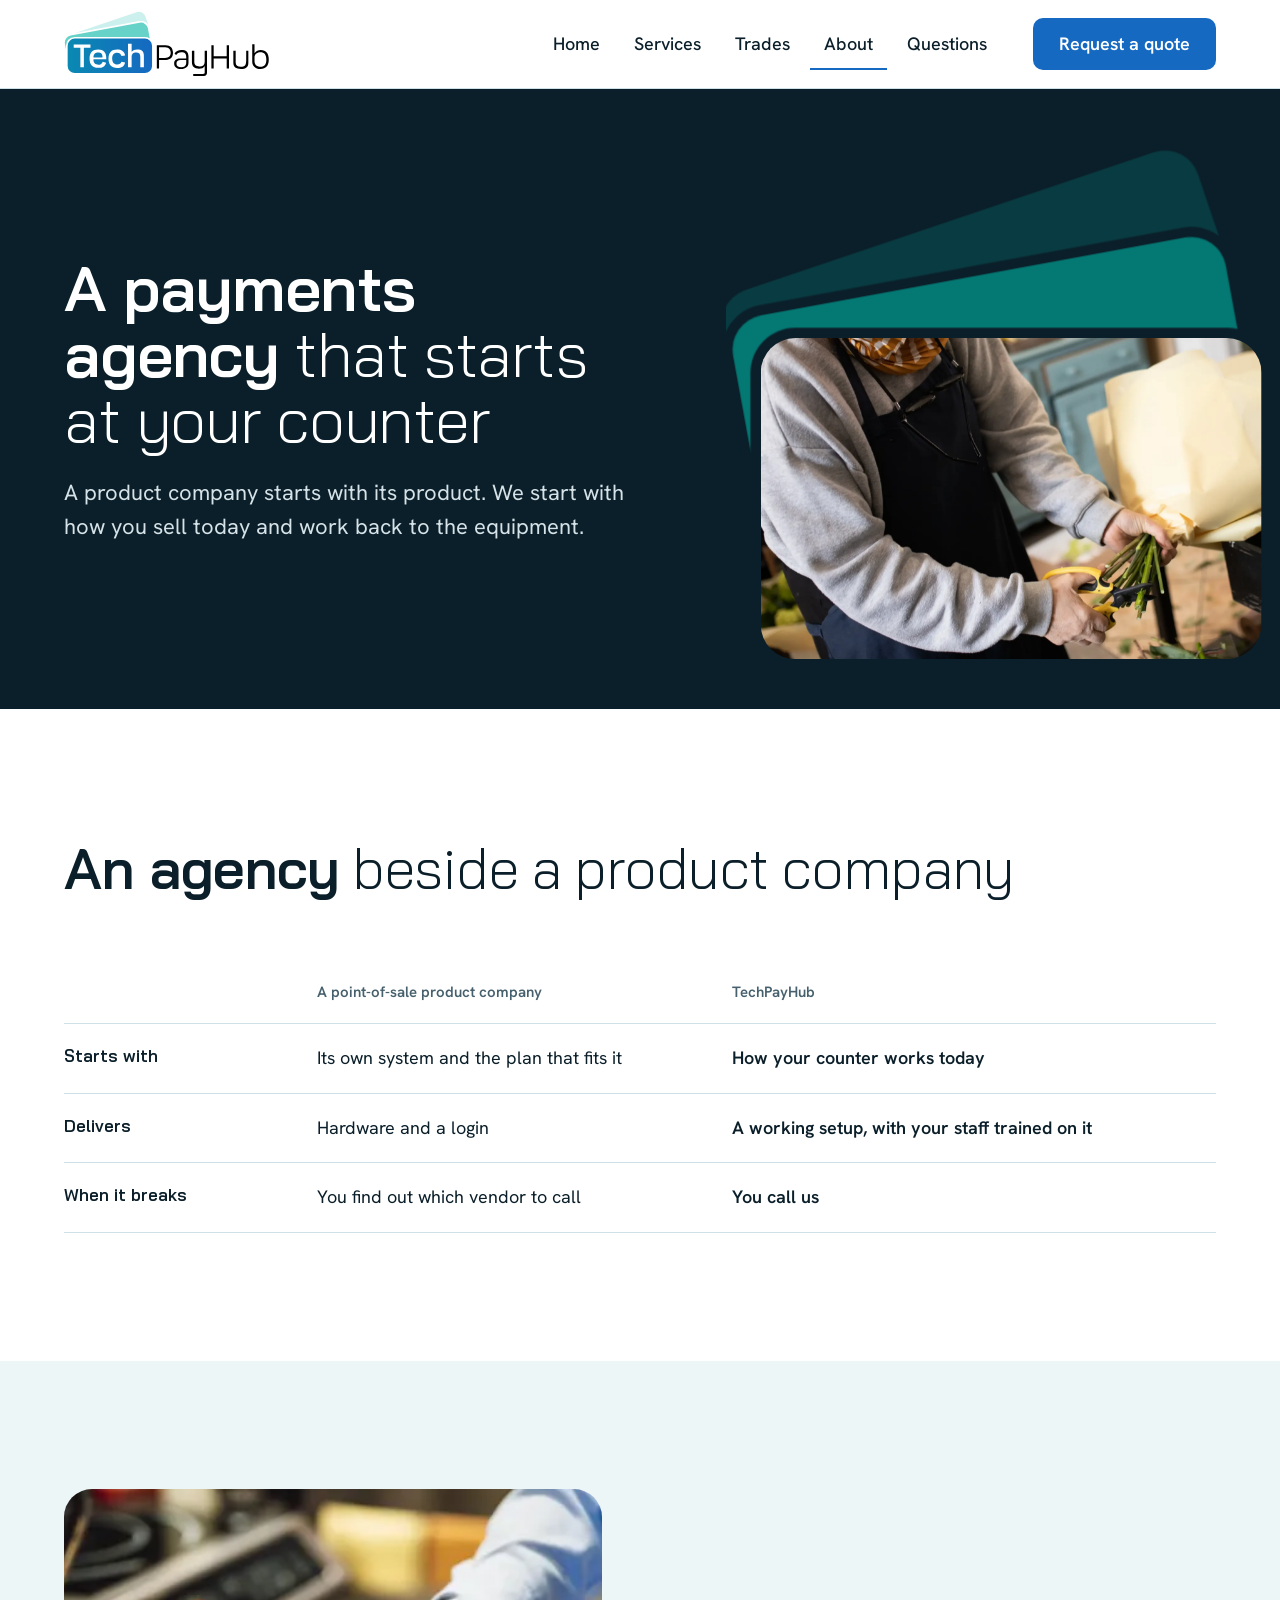
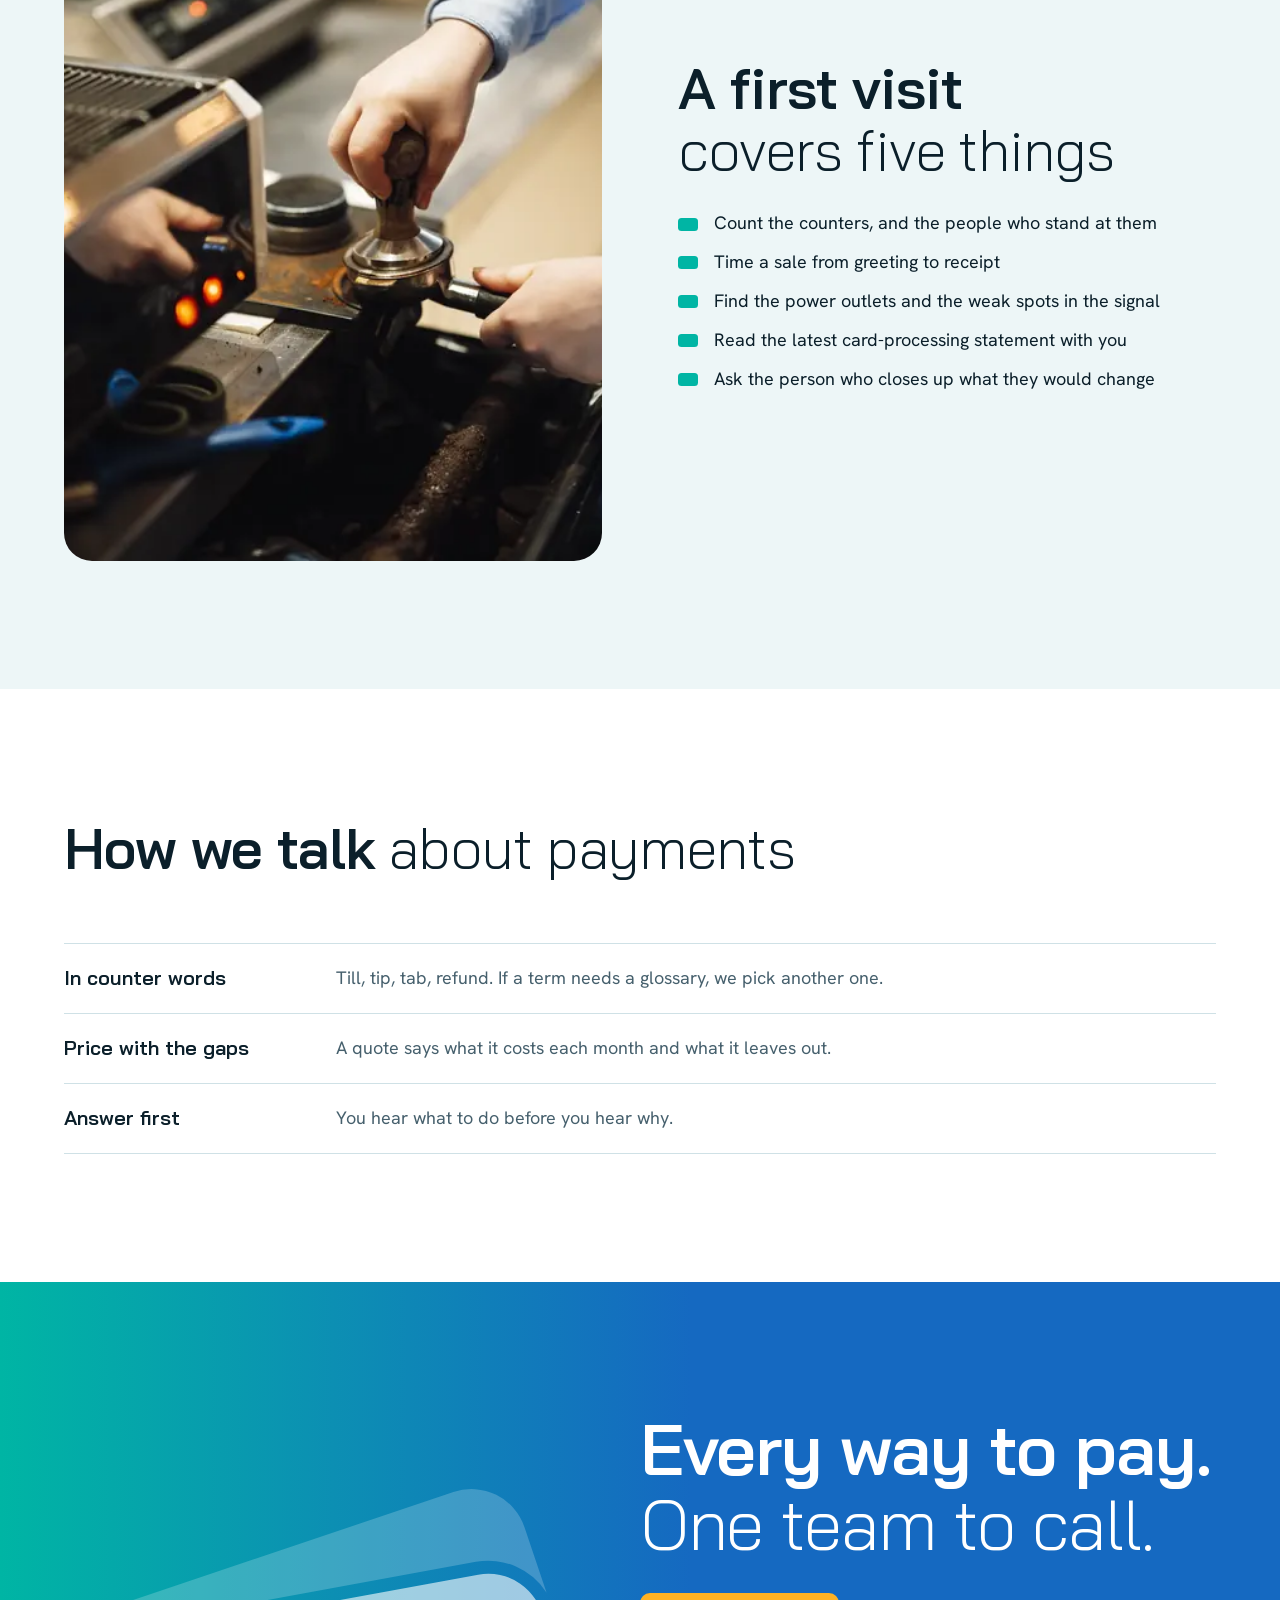
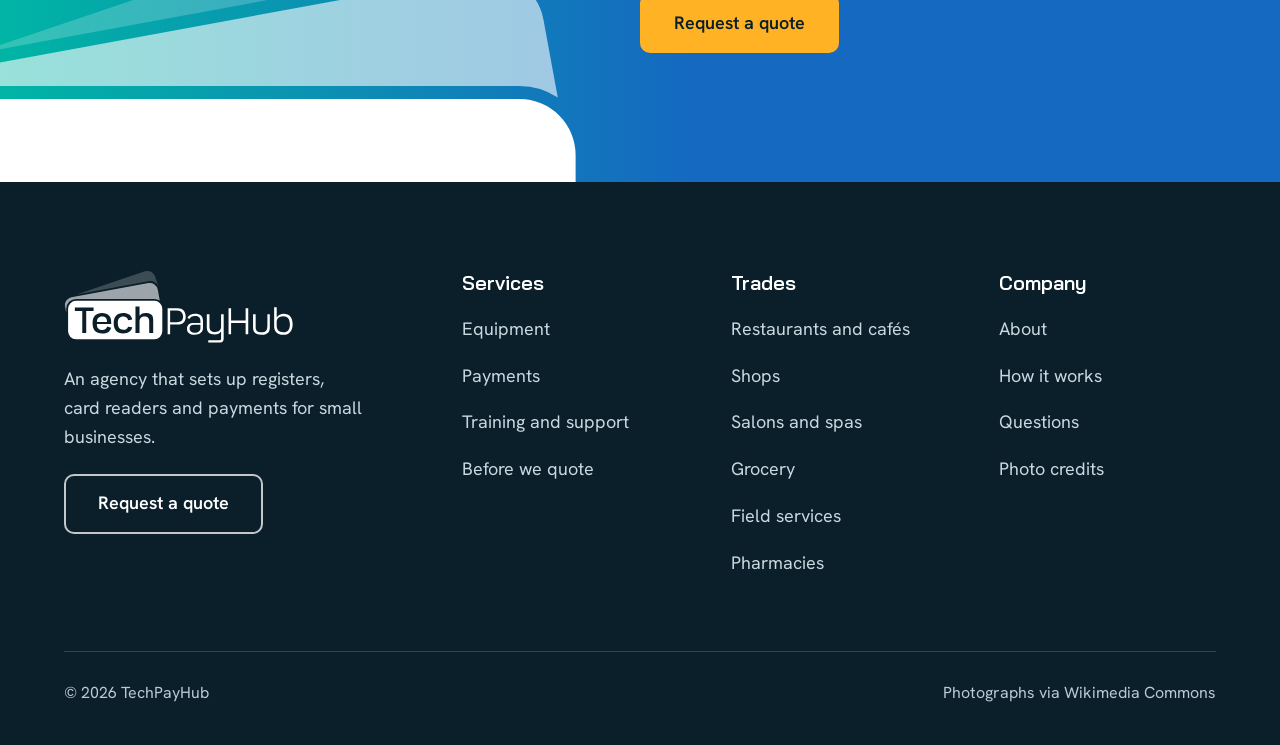
==== about.html @ ddd28783 "Add trades page with detailed descriptions for various business types" ====
<!doctype html>
<html lang="en">
<head>
<meta charset="utf-8">
<meta name="viewport" content="width=device-width, initial-scale=1, viewport-fit=cover">
<title>About TechPayHub, a payments and point-of-sale agency</title>
<meta name="description" content="TechPayHub is an agency that sets up registers and payments for small businesses and stays on call.">
<meta property="og:title" content="About TechPayHub, a payments and point-of-sale agency">
<meta property="og:description" content="TechPayHub is an agency that sets up registers and payments for small businesses and stays on call.">
<meta property="og:type" content="website">
<meta property="og:image" content="assets/share.jpg">
<meta name="twitter:card" content="summary_large_image">
<meta name="theme-color" content="#FFFFFF">
<!-- Add your domain, then switch this on: <link rel="canonical" href="https://YOUR-DOMAIN/about.html"> -->
<link rel="icon" href="assets/icon.svg" type="image/svg+xml">
<link rel="alternate icon" href="assets/favicon.ico">
<link rel="apple-touch-icon" href="assets/favicon-180.png">
<link rel="preconnect" href="https://fonts.googleapis.com">
<link rel="preconnect" href="https://fonts.gstatic.com" crossorigin>
<link rel="stylesheet" href="https://fonts.googleapis.com/css2?family=Bai+Jamjuree:wght@300;600&family=Hanken+Grotesk:wght@400;500;600&display=swap">
<link rel="stylesheet" href="assets/site.css">
</head>
<body>
<a class="skip" href="#main">Skip to content</a>
<svg width="0" height="0" style="position:absolute" aria-hidden="true"><defs><linearGradient id="tph-card" x1="0" y1="0" x2="1" y2="0"><stop offset="0" stop-color="#0A89B2"/><stop offset="1" stop-color="#1569C1"/></linearGradient><symbol id="logo" viewBox="0 0 992 317"><g transform="translate(4 4)"><path fill="#00B5A4" fill-opacity=".2" d="M49.93 101.41L345.03 1.81A34.39 34.39 0 0 1 388.61 23.39L402.18 63.6A42.39 42.39 0 0 0 358.77 44.69L49.93 101.41Z"/><path fill="#00B5A4" fill-opacity=".6" d="M28.17 113.54L360.22 52.56A34.39 34.39 0 0 1 400.25 80.17L409.03 127.97A42.39 42.39 0 0 0 385.58 120.89L47.98 120.89A42.39 42.39 0 0 0 5.59 163.28L5.59 180.95L0.57 153.57A34.39 34.39 0 0 1 28.17 113.54Z"/><path fill="url(#tph-card)" d="M47.98 128.89L385.58 128.89A34.39 34.39 0 0 1 419.97 163.28L419.97 260.51A34.39 34.39 0 0 1 385.58 294.9L47.98 294.9A34.39 34.39 0 0 1 13.59 260.51L13.59 163.28A34.39 34.39 0 0 1 47.98 128.89Z"/><path fill="#fff" fill-rule="evenodd" d="M42.75 157.27H123.46V172.77H91.72V267.29H74.72V172.77H42.75ZM199.52 228.77H138.02C135.96 245.72 147.5 254.84 161.88 254.84C171.12 254.84 180.17 250.02 182.28 239.88L199 244.63C193.89 262.11 182.88 269.87 160.67 269.87C133.64 269.87 119.2 254.54 119.2 225.71C119.2 195.72 133.64 181.09 160.53 181.09C187.12 181.09 199.52 196.01 199.52 220.88ZM138.02 220.26H181.37C182.88 202.67 172.9 196.43 160 196.43C149.32 196.43 136.99 202.67 138.02 220.26ZM290.46 209.99C286.85 189.63 272.19 181.09 251.83 181.09C223.7 181.09 210.31 196.85 210.31 225.99C210.31 253.91 223.79 269.94 251.83 269.94C273.43 269.94 286.54 261.45 290.25 243.49L272.63 240.5C269.08 249.43 264.25 253.76 252.04 253.76C236.05 253.76 227.99 242.92 227.99 224.82C227.99 206.94 236.05 196.88 251.95 196.88C262.28 196.88 270.17 202.53 272.84 212.75ZM304.23 153.29H321.71V192.83C329.51 184.22 336.6 181.17 347.83 181.17C371.5 181.17 380.71 189.87 380.71 211.25V267.46H363.48V218.43C363.48 203.06 358.01 196.42 343.26 196.42C329.87 196.42 321.71 202.92 321.71 219.46V267.46H304.23Z"/><path fill="#000000" fill-rule="evenodd" d="M442.98 160.76H485.87C508.61 160.76 520.91 174.28 520.91 197.5C520.91 218.74 508.61 231.51 487.73 231.51H453.72V273.01H442.98ZM453.72 170.5V221.76H482.38C502.15 221.76 509.81 212.57 509.81 196C509.81 184.64 502.15 170.5 483.84 170.5ZM528.26 202.33C533.6 189.91 547.36 184.27 561.08 184.27C584.56 184.27 595.48 193.54 595.48 215.61V246.68C595.48 264.18 581.61 275.6 559.52 275.6C539.47 275.6 526.44 267.12 526.44 249.28C526.44 232.36 538.04 224.75 555.19 224.75H584.52V217.57C584.52 200.71 576.43 194.78 562.31 194.78C546.5 194.78 543.42 198.97 536.25 207.72ZM584.52 232.27H558.82C542.81 232.27 537.81 237.88 537.81 249.8C537.81 259.76 544.93 267.12 560.15 267.12C575.13 267.12 584.52 258.13 584.52 247.28ZM611.97 187.05H623.47V239.77C623.47 256.08 630.79 263.36 649.03 263.36C663.83 263.36 673.47 256.08 673.47 240.11V187.05H684.72V291.55C684.72 303.8 679.52 308.77 669.64 308.77H618.25V298.78H665.35C672.03 298.78 673.47 294.68 673.47 294.22V260.71C667.64 270.63 659.54 273.76 646.13 273.76C623.95 273.76 611.97 263.72 611.97 242.8ZM705.73 160.79H716.72V213.52H779.47V160.79H790.71V273.01H779.47V224.27H716.72V273.01H705.73ZM811.48 187.04H822.72V243.9C822.72 258.7 832.74 264.97 846.62 264.97C867.3 264.97 873.36 258.7 873.36 231.07V187.04H883.72V246.08C883.72 265.7 870.95 275.54 848.42 275.54C823.37 275.54 811.48 265.7 811.48 245.6ZM902.46 156.55H913.47V199.4C921.39 189.4 930.88 184.29 943.52 184.29C969.1 184.29 982.13 201.08 982.13 229.94C982.13 259.49 968.23 275.61 942.43 275.61C915.74 275.61 902.46 259.11 902.46 240.37ZM913.47 236.73C913.47 252.67 921.98 264.71 943 264.71C960.99 264.71 970.42 252.67 970.42 230.79C970.42 207.28 960.99 195.21 941.81 195.21C923.05 195.21 913.47 207.28 913.47 219Z"/></g></symbol><symbol id="logo-w" viewBox="0 0 992 317"><g transform="translate(4 4)"><path fill="#fff" fill-opacity="0.2" d="M49.93 101.41L345.03 1.81A34.39 34.39 0 0 1 388.61 23.39L402.18 63.6A42.39 42.39 0 0 0 358.77 44.69L49.93 101.41Z"/><path fill="#fff" fill-opacity="0.6" d="M28.17 113.54L360.22 52.56A34.39 34.39 0 0 1 400.25 80.17L409.03 127.97A42.39 42.39 0 0 0 385.58 120.89L47.98 120.89A42.39 42.39 0 0 0 5.59 163.28L5.59 180.95L0.57 153.57A34.39 34.39 0 0 1 28.17 113.54Z"/><path fill="#fff" fill-rule="evenodd" d="M47.98 128.89L385.58 128.89A34.39 34.39 0 0 1 419.97 163.28L419.97 260.51A34.39 34.39 0 0 1 385.58 294.9L47.98 294.9A34.39 34.39 0 0 1 13.59 260.51L13.59 163.28A34.39 34.39 0 0 1 47.98 128.89ZM42.75 157.27H123.46V172.77H91.72V267.29H74.72V172.77H42.75ZM199.52 228.77H138.02C135.96 245.72 147.5 254.84 161.88 254.84C171.12 254.84 180.17 250.02 182.28 239.88L199 244.63C193.89 262.11 182.88 269.87 160.67 269.87C133.64 269.87 119.2 254.54 119.2 225.71C119.2 195.72 133.64 181.09 160.53 181.09C187.12 181.09 199.52 196.01 199.52 220.88ZM138.02 220.26H181.37C182.88 202.67 172.9 196.43 160 196.43C149.32 196.43 136.99 202.67 138.02 220.26ZM290.46 209.99C286.85 189.63 272.19 181.09 251.83 181.09C223.7 181.09 210.31 196.85 210.31 225.99C210.31 253.91 223.79 269.94 251.83 269.94C273.43 269.94 286.54 261.45 290.25 243.49L272.63 240.5C269.08 249.43 264.25 253.76 252.04 253.76C236.05 253.76 227.99 242.92 227.99 224.82C227.99 206.94 236.05 196.88 251.95 196.88C262.28 196.88 270.17 202.53 272.84 212.75ZM304.23 153.29H321.71V192.83C329.51 184.22 336.6 181.17 347.83 181.17C371.5 181.17 380.71 189.87 380.71 211.25V267.46H363.48V218.43C363.48 203.06 358.01 196.42 343.26 196.42C329.87 196.42 321.71 202.92 321.71 219.46V267.46H304.23Z"/><path fill="#fff" fill-rule="evenodd" d="M442.98 160.76H485.87C508.61 160.76 520.91 174.28 520.91 197.5C520.91 218.74 508.61 231.51 487.73 231.51H453.72V273.01H442.98ZM453.72 170.5V221.76H482.38C502.15 221.76 509.81 212.57 509.81 196C509.81 184.64 502.15 170.5 483.84 170.5ZM528.26 202.33C533.6 189.91 547.36 184.27 561.08 184.27C584.56 184.27 595.48 193.54 595.48 215.61V246.68C595.48 264.18 581.61 275.6 559.52 275.6C539.47 275.6 526.44 267.12 526.44 249.28C526.44 232.36 538.04 224.75 555.19 224.75H584.52V217.57C584.52 200.71 576.43 194.78 562.31 194.78C546.5 194.78 543.42 198.97 536.25 207.72ZM584.52 232.27H558.82C542.81 232.27 537.81 237.88 537.81 249.8C537.81 259.76 544.93 267.12 560.15 267.12C575.13 267.12 584.52 258.13 584.52 247.28ZM611.97 187.05H623.47V239.77C623.47 256.08 630.79 263.36 649.03 263.36C663.83 263.36 673.47 256.08 673.47 240.11V187.05H684.72V291.55C684.72 303.8 679.52 308.77 669.64 308.77H618.25V298.78H665.35C672.03 298.78 673.47 294.68 673.47 294.22V260.71C667.64 270.63 659.54 273.76 646.13 273.76C623.95 273.76 611.97 263.72 611.97 242.8ZM705.73 160.79H716.72V213.52H779.47V160.79H790.71V273.01H779.47V224.27H716.72V273.01H705.73ZM811.48 187.04H822.72V243.9C822.72 258.7 832.74 264.97 846.62 264.97C867.3 264.97 873.36 258.7 873.36 231.07V187.04H883.72V246.08C883.72 265.7 870.95 275.54 848.42 275.54C823.37 275.54 811.48 265.7 811.48 245.6ZM902.46 156.55H913.47V199.4C921.39 189.4 930.88 184.29 943.52 184.29C969.1 184.29 982.13 201.08 982.13 229.94C982.13 259.49 968.23 275.61 942.43 275.61C915.74 275.61 902.46 259.11 902.46 240.37ZM913.47 236.73C913.47 252.67 921.98 264.71 943 264.71C960.99 264.71 970.42 252.67 970.42 230.79C970.42 207.28 960.99 195.21 941.81 195.21C923.05 195.21 913.47 207.28 913.47 219Z"/></g></symbol><symbol id="stk-w" viewBox="0 0 424 296"><path fill="#fff" fill-opacity=".2" d="M49.93 101.41L345.03 1.81A34.39 34.39 0 0 1 388.61 23.39L402.18 63.6A42.39 42.39 0 0 0 358.77 44.69L49.93 101.41Z"/><path fill="#fff" fill-opacity=".6" d="M28.17 113.54L360.22 52.56A34.39 34.39 0 0 1 400.25 80.17L409.03 127.97A42.39 42.39 0 0 0 385.58 120.89L47.98 120.89A42.39 42.39 0 0 0 5.59 163.28L5.59 180.95L0.57 153.57A34.39 34.39 0 0 1 28.17 113.54Z"/><path fill="#fff" d="M47.98 128.89L385.58 128.89A34.39 34.39 0 0 1 419.97 163.28L419.97 260.51A34.39 34.39 0 0 1 385.58 294.9L47.98 294.9A34.39 34.39 0 0 1 13.59 260.51L13.59 163.28A34.39 34.39 0 0 1 47.98 128.89Z"/></symbol><symbol id="stk-c" viewBox="0 0 424 296"><path fill="#00B5A4" fill-opacity=".2" d="M49.93 101.41L345.03 1.81A34.39 34.39 0 0 1 388.61 23.39L402.18 63.6A42.39 42.39 0 0 0 358.77 44.69L49.93 101.41Z"/><path fill="#00B5A4" fill-opacity=".6" d="M28.17 113.54L360.22 52.56A34.39 34.39 0 0 1 400.25 80.17L409.03 127.97A42.39 42.39 0 0 0 385.58 120.89L47.98 120.89A42.39 42.39 0 0 0 5.59 163.28L5.59 180.95L0.57 153.57A34.39 34.39 0 0 1 28.17 113.54Z"/><path fill="url(#tph-card)" d="M47.98 128.89L385.58 128.89A34.39 34.39 0 0 1 419.97 163.28L419.97 260.51A34.39 34.39 0 0 1 385.58 294.9L47.98 294.9A34.39 34.39 0 0 1 13.59 260.51L13.59 163.28A34.39 34.39 0 0 1 47.98 128.89Z"/></symbol></defs></svg>
<header class="nav"><div class="wrap">
  <a class="logo" href="index.html" aria-label="TechPayHub home"><svg viewBox="0 0 992 317" role="img" aria-label="TechPayHub"><use href="#logo"/></svg></a>
  <ul id="menu"><li><a href="index.html">Home</a></li><li><a href="services.html">Services</a></li><li><a href="trades.html">Trades</a></li><li><a href="about.html" aria-current=page>About</a></li><li><a href="index.html#questions">Questions</a></li></ul>
  <a class="btn btn-blue" href="quote.html">Request a quote</a>
  <button class="burger" type="button" aria-label="Open menu" aria-expanded="false" aria-controls="menu"><i></i><i></i></button>
</div></header>
<main id="main">
<section class="open "><div class="wrap"><div class="copy"><h1><b>A payments agency</b> that starts at your counter</h1><p class="lead">A product company starts with its product. We start with how you sell today and work back to the equipment.</p></div><div class="vis"><svg class="fan " viewBox="-44 -100 854 850" role="img" aria-label="A florist in an apron wrapping a bouquet at the counter"><defs>
<clipPath id="cfb"><rect x="10" y="230" width="780" height="500" rx="54"/></clipPath>
<mask id="mbb" maskUnits="userSpaceOnUse" x="-60" y="-120" width="960" height="900"><rect x="-60" y="-120" width="960" height="900" fill="#fff"/><rect x="-406" y="-266" width="812" height="532" rx="70" fill="#000" transform="translate(386 380) rotate(-10.4)"/><rect x="-406" y="-266" width="812" height="532" rx="70" fill="#000" transform="translate(400 480) rotate(0)"/><rect x="560" y="110" width="340" height="700" fill="#000"/></mask>
<mask id="mmb" maskUnits="userSpaceOnUse" x="-60" y="-120" width="960" height="900"><rect x="-60" y="-120" width="960" height="900" fill="#fff"/><rect x="-406" y="-266" width="812" height="532" rx="70" fill="#000" transform="translate(400 480) rotate(0)"/><rect x="640" y="260" width="260" height="540" fill="#000"/></mask></defs>
<g mask="url(#mbb)"><g class="b"><rect x="-390" y="-250" width="780" height="500" rx="54" fill="#00B5A4" fill-opacity=".2" transform="translate(384 285) rotate(-18.65)"/></g></g>
<g mask="url(#mmb)"><g class="m"><rect x="-390" y="-250" width="780" height="500" rx="54" fill="#00B5A4" fill-opacity=".6" transform="translate(386 380) rotate(-10.4)"/></g></g>
<g clip-path="url(#cfb)"><image href="assets/counter-wide-1600.webp" x="10" y="220" width="780" height="520" preserveAspectRatio="xMidYMid slice"/></g></svg></div></div></section>
<section><div class="wrap"><div class="head"><h2><b>An agency</b> beside a product company</h2></div><div class="scroll" tabindex="0" role="region" aria-label="Agency and product company compared"><table><thead><tr><th scope="col"></th><th scope="col">A point-of-sale product company</th><th scope="col">TechPayHub</th></tr></thead><tbody><tr><th scope="row">Starts with</th><td>Its own system and the plan that fits it</td><td>How your counter works today</td></tr><tr><th scope="row">Delivers</th><td>Hardware and a login</td><td>A working setup, with your staff trained on it</td></tr><tr><th scope="row">When it breaks</th><td>You find out which vendor to call</td><td>You call us</td></tr></tbody></table></div></div></section>
<section class="mist"><div class="wrap"><div class="two"><figure class="photo tall"><img src="assets/barista-800.webp" srcset="assets/barista-800.webp 800w, assets/barista-1400.webp 1400w" sizes="(max-width: 860px) 100vw, 620px" width="1400" height="933" alt="A barista pressing coffee at a café counter" loading=lazy></figure><div><div class="head" style="margin-bottom:28px"><h2><b>A first visit</b> covers five things</h2></div><ul class="ticks"><li>Count the counters, and the people who stand at them</li><li>Time a sale from greeting to receipt</li><li>Find the power outlets and the weak spots in the signal</li><li>Read the latest card-processing statement with you</li><li>Ask the person who closes up what they would change</li></ul></div></div></div></section>
<section><div class="wrap"><div class="head"><h2><b>How we talk</b> about payments</h2></div><dl class="rows"><div><dt>In counter words</dt><dd>Till, tip, tab, refund. If a term needs a glossary, we pick another one.</dd></div><div><dt>Price with the gaps</dt><dd>A quote says what it costs each month and what it leaves out.</dd></div><div><dt>Answer first</dt><dd>You hear what to do before you hear why.</dd></div></dl></div></section>
<section class="close"><div class="wrap"><svg class="corner" viewBox="0 0 424 296" aria-hidden="true"><use href="#stk-w"/></svg><div class="copy"><h2><b>Every way to pay.</b> One team to call.</h2><a class="btn btn-go" href="quote.html">Request a quote</a></div></div></section>
</main>
<footer><div class="wrap">
  <div class="cols">
    <div class="who"><a class="logo" href="index.html" aria-label="TechPayHub home"><svg viewBox="0 0 992 317" role="img" aria-label="TechPayHub"><use href="#logo-w"/></svg></a><p>An agency that sets up registers, card readers and payments for small businesses.</p><a class="btn btn-line" href="quote.html">Request a quote</a></div>
    <div><h2>Services</h2><ul><li><a href="services.html#tech">Equipment</a></li><li><a href="services.html#pay">Payments</a></li><li><a href="services.html#hub">Training and support</a></li><li><a href="services.html#checks">Before we quote</a></li></ul></div>
    <div><h2>Trades</h2><ul><li><a href="trades.html#restaurant">Restaurants and cafés</a></li><li><a href="trades.html#retail">Shops</a></li><li><a href="trades.html#salon">Salons and spas</a></li><li><a href="trades.html#grocery">Grocery</a></li><li><a href="trades.html#field">Field services</a></li><li><a href="trades.html#pharmacy">Pharmacies</a></li></ul></div>
    <div><h2>Company</h2><ul><li><a href="about.html">About</a></li><li><a href="index.html#steps">How it works</a></li><li><a href="index.html#questions">Questions</a></li><li><a href="credits.html">Photo credits</a></li></ul></div>
  </div>
  <div class="legal"><span>© 2026 TechPayHub</span><span>Photographs via Wikimedia Commons</span></div>
</div></footer>
<script src="assets/site.js" defer></script>
</body>
</html>
---- assets/site.css ----
/* TechPayHub site. Brand tokens first; everything below uses them. */
:root{
  --teal:#00B5A4; --mid:#0C8FB3; --blue:#1569C1; --ink:#0B1F2A; --slate:#46606D; --mist:#EDF6F7; --line:#CFE1E6;
  --paper:#FFFFFF; --amber:#FFB224; --teal-60:#66D3C8; --teal-20:#CCF0ED;
  --card:linear-gradient(90deg,#0A89B2,var(--blue));
  /* blue arrives early so white text on the right half stays above 4.5:1 */
  --grad:linear-gradient(90deg,var(--teal) 0,var(--mid) 26%,var(--blue) 54%);
  --grad-v:linear-gradient(180deg,var(--teal) 0,var(--mid) 26%,var(--blue) 48%);
  --display:"Bai Jamjuree","Segoe UI",system-ui,sans-serif; --text:"Hanken Grotesk","Segoe UI",system-ui,sans-serif;
  --nav:88px; --gut:clamp(20px,5vw,72px); --sec:clamp(80px,10vw,148px); --r:20px; --r-sm:10px;
  --ease:cubic-bezier(.2,.7,.2,1);
}
*{box-sizing:border-box}
html{scroll-behavior:smooth;scroll-padding-top:var(--nav);-webkit-text-size-adjust:100%}
body{margin:0;background:var(--paper);color:var(--ink);font:400 1.125rem/1.6 var(--text);-webkit-font-smoothing:antialiased}
h1,h2,h3,p,ul,ol,dl,dd,figure,fieldset{margin:0;padding:0}
ul,ol{list-style:none} img,svg{display:block;max-width:100%} img{height:auto}
a{color:inherit} button,input,select,textarea{font:inherit;color:inherit}
:focus-visible{outline:3px solid var(--blue);outline-offset:3px;border-radius:6px}
.on-dark :focus-visible,.hero :focus-visible,.close :focus-visible,footer :focus-visible{outline-color:#fff}
.wrap{width:100%;max-width:calc(1320px + var(--gut)*2);margin-inline:auto;padding-left:max(var(--gut),env(safe-area-inset-left,0px));padding-right:max(var(--gut),env(safe-area-inset-right,0px))}
.skip{position:fixed;left:16px;top:-80px;z-index:30;background:var(--ink);color:#fff;padding:12px 18px;border-radius:var(--r-sm)}
.skip:focus{top:14px}

h1,h2{font-family:var(--display);font-weight:300;letter-spacing:-.018em;text-wrap:balance}
h1 b,h2 b{font-weight:600}
h1{font-size:clamp(2.6rem,1.4rem + 4.4vw,5.25rem);line-height:1.04}
h2{font-size:clamp(2.1rem,1.3rem + 2.8vw,3.6rem);line-height:1.1;max-width:18em}
h3{font:600 1.45rem/1.25 var(--display)}
.lead{font-size:clamp(1.125rem,1.02rem + .5vw,1.375rem);line-height:1.55;max-width:56ch;text-wrap:pretty}
.muted{color:var(--slate)}
.head{display:grid;gap:18px;margin-bottom:clamp(36px,5vw,64px)}
.head .lead{color:var(--slate)}
section{padding-block:var(--sec)}
.mist{background:var(--mist)} .ink{background:var(--ink);color:#fff}

/* buttons: one shape, amber once per screen */
.btn{display:inline-flex;align-items:center;justify-content:center;min-height:60px;padding:0 32px;border-radius:var(--r-sm);border:2px solid transparent;font-weight:600;font-size:1.125rem;text-decoration:none;cursor:pointer;transition:background-color .18s var(--ease),border-color .18s var(--ease),transform .12s var(--ease);white-space:nowrap}
.btn:active{transform:translateY(1px) scale(.985)}
.btn-go{background:var(--amber);color:var(--ink)} .btn-go:hover{background:#FFC55A}
.btn-blue{background:var(--blue);color:#fff} .btn-blue:hover{background:#0F57A4}
.btn-line{border-color:rgba(255,255,255,.75);color:#fff} .btn-line:hover{background:rgba(255,255,255,.14);border-color:#fff}
.btns{display:flex;flex-wrap:wrap;gap:14px}
.link{font-weight:600;color:var(--blue);text-decoration:none;background:linear-gradient(currentColor,currentColor) 0 100%/100% 2px no-repeat;padding-bottom:3px;transition:background-size .25s var(--ease)}
.link:hover{background-size:0 2px;background-position:100% 100%}
.tap{display:inline-block;padding-block:10px}

/* header */
.nav{position:sticky;top:0;z-index:20;background:var(--paper);border-bottom:1px solid var(--line)}
.nav .wrap{display:flex;align-items:center;gap:32px;height:var(--nav)}
.nav .logo{flex:none} .nav .logo svg{width:206px;height:auto}
.nav ul{display:flex;gap:6px;margin-left:auto}
.nav li a{display:block;padding:12px 14px;text-decoration:none;font-weight:500;border-radius:8px;transition:color .18s}
.nav li a:hover{color:var(--blue)}
.nav [aria-current]{box-shadow:inset 0 -2px 0 var(--blue);border-radius:0}
.nav .btn{min-height:52px;padding:0 24px}
.burger{display:none;width:46px;height:46px;border:2px solid var(--line);border-radius:var(--r-sm);background:none;cursor:pointer;position:relative}
.burger i{position:absolute;left:11px;right:11px;height:2px;background:var(--ink);transition:transform .2s var(--ease)} .burger i:nth-child(1){top:16px}.burger i:nth-child(2){top:24px}
.burger[aria-expanded=true] i:nth-child(1){transform:translateY(4px) rotate(45deg)}.burger[aria-expanded=true] i:nth-child(2){transform:translateY(-4px) rotate(-45deg)}
@media (max-width:1060px){
  .nav .wrap{gap:12px} .nav .logo svg{width:148px} .burger{display:block;margin-left:auto} .nav .btn{margin-left:auto} .nav .btn+.burger{margin-left:0}
  .nav ul{position:fixed;inset:calc(var(--nav) + 1px) 0 0;background:var(--paper);flex-direction:column;gap:0;padding:12px var(--gut);margin:0;visibility:hidden;opacity:0;transition:opacity .18s,visibility .18s;overflow:auto}
  .nav ul.open{visibility:visible;opacity:1}
  .nav li a{font:300 1.75rem/1.2 var(--display);padding:18px 0;border-bottom:1px solid var(--line);border-radius:0;box-shadow:none!important}
}
@media (max-width:350px){.nav .wrap{gap:8px}.nav .btn{padding:0 10px!important}.nav .logo svg{width:108px!important}}
@media (max-width:400px){.nav .btn{padding:0 14px;font-size:.9375rem}.nav .logo svg{width:128px}}

/* hero */
.hero{position:relative;overflow:hidden;padding:0;background:var(--ink);color:#fff}
.bg{position:absolute;inset:0} .bg img{width:100%;height:100%;object-fit:cover}
.hero .bg img{object-position:62% 40%}
.hero .bg::after{content:"";position:absolute;inset:0;background:linear-gradient(90deg,rgba(11,31,42,.94) 0,rgba(11,31,42,.91) 50%,rgba(11,36,50,.6) 66%,rgba(11,50,74,.14) 100%)}
.hero .wrap{position:relative;display:grid;grid-template-columns:minmax(0,1.28fr) minmax(0,.72fr);min-height:clamp(640px,calc(100svh - var(--nav)),980px);align-items:center;gap:24px}
.hero .copy{display:grid;gap:30px;justify-items:start;padding-block:72px;min-width:0} .hero .lead{max-width:36em}
.hero .dev{align-self:stretch;position:relative} .hero .rig{position:absolute;left:50%;top:5.5%;height:118%;aspect-ratio:1282/2230;transform:translateX(-50%)}
.hero .float{position:absolute;inset:0} .hero .float img{position:absolute;inset:0;width:100%;height:100%;max-width:none} .hero .float .st,.hero .float .sh{inset:auto;height:auto} .hero .float .st{opacity:0}
.still{position:absolute;right:var(--gut);bottom:22px;z-index:2;min-height:44px;padding:0 18px;border-radius:999px;border:1.5px solid rgba(255,255,255,.7);background:rgba(11,31,42,.72);color:#fff;font:600 .9375rem/1 var(--text);cursor:pointer} .still:hover{background:var(--ink)}
@media (prefers-reduced-motion:no-preference){.hero .copy>*{animation:up .6s var(--ease) both}.hero .copy>:nth-child(2){animation-delay:.07s}.hero .copy>:nth-child(3){animation-delay:.14s}}
@keyframes up{from{transform:translateY(20px)}} 
@media (max-width:860px){.hero .wrap{grid-template-columns:minmax(0,1fr);min-height:0;gap:0}.hero .copy{padding-block:56px 36px;gap:24px}.hero .btns{width:100%}.hero .btn{flex:1 1 240px}.hero .bg::after{background:linear-gradient(180deg,rgba(11,31,42,.95) 0,rgba(11,31,42,.86) 55%,rgba(11,44,62,.45) 100%)}.hero .dev{height:400px}.hero .rig{top:0;height:560px}.still{right:auto;left:var(--gut)}}
.strip{background:linear-gradient(90deg,#07708F,var(--blue));color:#fff} .strip ul{display:grid;grid-template-columns:repeat(4,auto);justify-content:space-between;gap:12px 32px;padding-block:30px} .strip li{display:flex;align-items:center;gap:16px;font:600 1.3rem/1.2 var(--display)} .ic{width:44px;height:44px;flex:none} .strip .ic{width:38px;height:38px}
@media (max-width:1060px){.strip ul{grid-template-columns:repeat(2,minmax(0,1fr));justify-content:stretch}} @media (max-width:520px){.strip li{flex-direction:column;align-items:flex-start;gap:10px;font-size:1.1875rem}}

/* inner page opener */
.open{background:var(--ink);color:#fff;padding:0;overflow:hidden}
.open .wrap{display:grid;grid-template-columns:minmax(0,1.1fr) minmax(0,.9fr);gap:clamp(24px,5vw,80px);align-items:center;min-height:clamp(440px,50vw,620px)}
.open .copy{display:grid;gap:24px;padding-block:72px} .open h1{font-size:clamp(2.4rem,1.5rem + 3.1vw,4.25rem)} .open .lead{color:#D5E2E7}
.open .vis{align-self:stretch;position:relative;min-height:280px} .open .vis>img{position:absolute;left:0;top:50%;width:108%;max-width:none;transform:translateY(-50%)}
.open .vis .fan{position:absolute;left:0;top:50%;width:112%;max-width:none;transform:translateY(-50%)} .open .rd>img{left:50%;top:40px;width:340px;transform:translateX(-50%)}
.open.short .wrap{min-height:clamp(340px,34vw,440px)}
@media (max-width:860px){.open .vis>img{animation-name:up!important}.open .wrap{grid-template-columns:minmax(0,1fr);gap:0}.open .copy{padding-block:56px 20px}.open .vis{min-height:0;padding-bottom:48px}.open .vis>img,.open .vis .fan{position:static;transform:none;width:100%}.open .rd{display:none}.open.short .copy{padding-bottom:56px}}

/* terminal */
.pay{display:grid;grid-template-columns:minmax(0,1.05fr) minmax(0,.95fr);gap:clamp(32px,6vw,96px);align-items:center}
.methods{display:grid;border-top:1px solid rgba(255,255,255,.2)}
.methods button{display:grid;grid-template-columns:minmax(0,1fr);text-align:left;background:none;border:0;border-bottom:1px solid rgba(255,255,255,.2);padding:20px 0;cursor:pointer;color:#fff;transition:padding .25s var(--ease)}
.methods b{font:300 1.85rem/1.25 var(--display);transition:color .18s}
.methods span{color:#C9D8DE;display:grid;grid-template-rows:0fr;transition:grid-template-rows .28s var(--ease)} .methods span i{overflow:hidden;font-style:normal;max-width:44ch}
.methods button:hover b{color:var(--teal)}
.methods [aria-selected=true] b{font-weight:600;color:var(--teal)} .methods [aria-selected=true] span{grid-template-rows:1fr}
.methods [aria-selected=true] span i{padding-top:6px}
.scr{position:relative;aspect-ratio:1050/1510;width:min(540px,100%);margin:-40px auto}
.scr>div{position:absolute;inset:0;z-index:1;opacity:0;visibility:hidden;transition:opacity 0s .4s,visibility 0s .4s} .scr>.on{z-index:2;opacity:1;visibility:visible;transition:opacity .38s var(--ease)}
.scr .cd{position:absolute;inset:0;z-index:3;transition:transform .75s var(--ease),opacity .3s} .scr .cd.chip{z-index:0}
.scr:not([data-mode=chip]) .cd.chip{transform:translate(-1.74%,23.30%);opacity:0} .scr:not([data-mode=tap]) .cd.tap,.scr.armed .cd.tap{transform:translate(38%,-5%) rotate(9deg);opacity:0}
.scr img{width:100%;height:100%;object-fit:contain}
@media (max-width:860px){.pay{display:flex;flex-direction:column;align-items:stretch;gap:28px}.pay>.say{display:contents}.pay .head{margin:0!important}.pay .scr{order:1;width:min(360px,96%);margin:-10px auto -30px}.pay .methods{order:2}}

/* three cards */
.tri{display:grid;grid-template-columns:repeat(3,minmax(0,1fr));gap:20px}
.tri>*{border-radius:28px;padding:clamp(26px,3vw,40px);display:flex;flex-direction:column;gap:18px;min-height:clamp(380px,36vw,470px);text-decoration:none;transition:transform .25s var(--ease)}
.tri>*:hover{transform:translateY(-3px)}
.tri .t{background:var(--card);color:#fff}.tri .p{background:var(--teal-60)}.tri .h{background:var(--teal-20)}
.tri h3{font-size:clamp(2rem,1.4rem + 1.6vw,2.75rem);line-height:1.05}
.tri ul{margin-top:auto;display:grid} .tri li{padding:10px 0;border-top:1px solid color-mix(in srgb,currentColor 26%,transparent);font-weight:500}
@media (max-width:860px){.tri{grid-template-columns:minmax(0,1fr)}.tri>*{min-height:0}}

/* slips */
.slips{display:grid;grid-template-columns:repeat(3,minmax(0,1fr));gap:clamp(36px,4vw,56px) clamp(20px,3vw,40px)}
.slips a{display:grid;grid-template-rows:auto 1fr;gap:20px;align-content:start;text-decoration:none}
.slot{background:color-mix(in srgb,var(--teal) 14%,#fff);border-radius:var(--r);padding:26px 24px 0;height:380px;align-content:start;display:grid;justify-items:center;align-items:start;overflow:hidden}
.slot::before{content:"";width:min(346px,100%);height:14px;border-radius:7px;background:var(--ink);box-shadow:inset 0 4px 0 rgba(255,255,255,.14);z-index:1;margin-bottom:-6px}
.mouth{width:min(338px,100%);padding:0 24px 40px;overflow:hidden}
.slip{width:100%;background:#fff;padding:24px 24px 34px;font:500 .9375rem/1.45 var(--text);font-variant-numeric:tabular-nums;box-shadow:0 10px 24px rgba(11,31,42,.12);transition:transform .35s var(--ease)}
.slips a:hover .slip{transform:translateY(8px)}
.slip .ti{font:600 1.25rem/1.25 var(--display)} .slip .mu{color:var(--slate)}
.slip dl{display:grid;gap:6px;margin-top:12px;padding-top:12px;border-top:1px dashed #9DB4BD} .slip dl div{display:flex;justify-content:space-between;gap:12px} .slip dt small{display:block;font-size:.8125rem;color:var(--slate)}
.slip .tot{border-top:1px solid var(--ink);padding-top:8px;margin-top:4px;font-weight:600;font-size:.9375rem}
.slips b{font:300 1.55rem/1.3 var(--display);display:block;margin-top:2px;text-wrap:balance} .slips span.n{font-weight:600}
.slips a:hover b{color:var(--blue)}
@media (max-width:980px){.slips{grid-template-columns:repeat(2,minmax(0,1fr))}} @media (max-width:620px){.slips{grid-template-columns:minmax(0,1fr)}.slot{height:370px}}

/* steps */
.two{display:grid;grid-template-columns:minmax(0,1fr) minmax(0,1fr);gap:clamp(32px,6vw,96px);align-items:center}
.two.top{align-items:start}
@media (min-width:861px){.two.ask{grid-template-columns:minmax(0,1.5fr) minmax(0,1fr)}}
@media (max-width:860px){.two{grid-template-columns:minmax(0,1fr)}}
.steps{display:grid;counter-reset:s} .steps li{counter-increment:s;display:grid;grid-template-columns:64px minmax(0,1fr);gap:4px 22px;padding-block:22px;border-top:1px solid var(--line)} .steps li:last-child{border-bottom:1px solid var(--line)}
.steps li::before{content:counter(s);grid-row:span 2;width:56px;height:40px;border-radius:9px;background:var(--card);color:#fff;display:grid;place-items:center;font:600 1.25rem/1 var(--display)}
.steps p{color:var(--slate);max-width:46ch}
.photo{border-radius:28px;overflow:hidden} .photo img{width:100%;height:100%;object-fit:cover;transition:transform .6s var(--ease)} .photo:hover img{transform:scale(1.025)}
.photo.tall{aspect-ratio:4/5} .photo.wide{aspect-ratio:21/9} @media (max-width:860px){.photo.tall{aspect-ratio:4/3}.photo.wide{aspect-ratio:3/2}}

/* rows and tables */
.rows{display:grid;border-top:1px solid var(--line)} .rows>div{display:grid;grid-template-columns:minmax(0,15rem) minmax(0,1fr);gap:4px 32px;padding-block:20px;border-bottom:1px solid var(--line)} .rows dt{font:600 1.25rem/1.35 var(--display)} .rows dd{color:var(--slate);max-width:56ch}
@media (max-width:620px){.rows>div{grid-template-columns:minmax(0,1fr)}}
.scroll{overflow-x:auto} table{border-collapse:collapse;width:100%;min-width:620px} th,td{text-align:left;vertical-align:top;padding:20px 24px 20px 0;border-bottom:1px solid var(--line)} thead th{font:600 .9375rem/1.3 var(--text);color:var(--slate)} tbody th{font:600 1.0625rem/1.4 var(--display);width:22%} td:last-child{font-weight:600}
.trade{display:grid;grid-template-columns:minmax(0,1.25fr) minmax(0,.75fr);gap:clamp(28px,5vw,80px);align-items:center;padding-block:clamp(48px,6vw,80px);border-top:1px solid var(--line);scroll-margin-top:var(--nav)}
.trade:first-of-type{border-top:0;padding-top:0} .trade .slot{height:420px;width:100%} .trade h2{font-size:clamp(1.7rem,1.2rem + 1.7vw,2.4rem)} .trade .in{display:grid;gap:18px;justify-items:start} .trade .tap{padding-block:10px} .slot.tall{height:auto;min-height:420px} .slot.tall .mouth,.slot.tall::before{width:min(400px,100%)} .slot.tall .slip{font-size:.9375rem} .slot.tall .slip dt small{font-size:.8125rem}
.ticks{display:grid;gap:10px} .ticks li{display:grid;grid-template-columns:22px minmax(0,1fr);gap:14px} .ticks li::before{content:"";width:20px;height:13px;border-radius:3.5px;background:var(--teal);margin-top:.45em}
@media (max-width:860px){.trade{grid-template-columns:minmax(0,1fr)}}

/* form */
.form{display:grid;gap:22px;grid-template-columns:repeat(2,minmax(0,1fr))} .form .full{grid-column:1/-1}
.field{display:grid;gap:8px;align-content:start} .field label{font-weight:600}
.field small{color:var(--slate);font-size:.9375rem}
.field input,.field select,.field textarea{width:100%;min-height:52px;padding:12px 16px;border:1.5px solid #8AA3AE;border-radius:var(--r-sm);background:#fff;transition:border-color .15s} .field textarea{min-height:132px;resize:vertical}
.field input:hover,.field select:hover,.field textarea:hover{border-color:var(--ink)} .field :is(input,select,textarea):focus{border-color:var(--blue);outline:3px solid color-mix(in srgb,var(--blue) 28%,transparent);outline-offset:0}
.field [aria-invalid=true]{border-color:#B3261E} .err{color:#B3261E;font-weight:500;font-size:.9375rem} .err:empty{display:none}
.status{font-weight:600} .status:empty{display:none} .status.bad{color:#B3261E} .status.good{color:#00756A}
.panel{background:var(--mist);border-radius:28px;padding:clamp(24px,3vw,40px);display:grid;gap:18px}
@media (max-width:620px){.form{grid-template-columns:minmax(0,1fr)}.form .btn{width:100%}}

/* new homepage blocks */
@media (max-width:620px){
  .slips{display:flex;gap:16px;overflow-x:auto;scroll-snap-type:x mandatory;margin-inline:calc(var(--gut)*-1);padding:4px var(--gut) 20px;scroll-padding-inline:var(--gut)}
  .slips a{flex:0 0 82%;scroll-snap-align:start}
}
.mid{justify-items:center;text-align:center} .mid .lead{max-width:44em}
.intro .fan{width:100%;height:auto}
.acc,.faq>div{display:grid;gap:12px;align-content:start}
details{background:var(--mist);border-radius:14px} .mist details{background:#fff}
summary{list-style:none;cursor:pointer;display:flex;justify-content:space-between;gap:20px;align-items:center;padding:20px 24px;font:600 1.25rem/1.3 var(--display)} summary::-webkit-details-marker{display:none}
summary::after{content:"";flex:none;width:12px;height:12px;border:solid var(--blue);border-width:0 2.5px 2.5px 0;transform:translateY(-3px) rotate(45deg);transition:transform .25s var(--ease)} [open]>summary::after{transform:translateY(3px) rotate(-135deg)} summary:hover{color:var(--blue)}
details p{padding:0 24px 24px;color:var(--slate);max-width:60ch}
.faq{display:grid;grid-template-columns:repeat(2,minmax(0,1fr));gap:12px 24px} @media (max-width:860px){.faq{grid-template-columns:minmax(0,1fr)}}
.svs{display:grid;grid-template-columns:repeat(3,minmax(0,1fr));gap:24px} .sv{background:#fff;border-radius:22px;padding:clamp(28px,3vw,44px);display:flex;flex-direction:column;gap:14px;text-decoration:none;transition:transform .25s var(--ease),box-shadow .25s var(--ease)} .sv:hover{transform:translateY(-4px);box-shadow:0 18px 40px rgba(11,31,42,.1)}
.sv .ic{width:60px;height:60px;padding:12px;border-radius:15px;background:var(--card);color:#fff;margin-bottom:12px} .sv p{color:var(--slate)} .go{margin-top:auto;padding-top:10px;font-weight:600;color:var(--blue)} .go::after{content:"";display:inline-block;width:9px;height:9px;border:solid;border-width:2px 2px 0 0;transform:rotate(45deg);margin-left:10px;transition:margin .2s var(--ease)} .sv:hover .go::after{margin-left:16px}
@media (max-width:1060px){.svs{grid-template-columns:repeat(2,minmax(0,1fr))}} @media (max-width:680px){.svs{grid-template-columns:minmax(0,1fr);gap:14px}.sv{display:grid;grid-template-columns:52px minmax(0,1fr);gap:4px 18px;padding:22px}.sv .ic{width:52px;height:52px;margin:0;grid-row:span 3}.go{padding-top:4px}}
.show{background:#fff;overflow:hidden} .scene{position:relative;width:min(1280px,100%);aspect-ratio:3026/1556;margin-inline:auto} .scene img{position:absolute;height:auto;max-width:none} .feed{position:absolute;inset:0;clip-path:polygon(0 0,100% 0,100% 34.77%,0 49.30%)}
.band{position:relative;background:var(--ink);color:#fff;overflow:hidden} .band .bg::after{content:"";position:absolute;inset:0;background:linear-gradient(90deg,rgba(11,31,42,.93) 0,rgba(11,31,42,.78) 44%,rgba(11,31,42,.18) 100%)} .band .wrap{position:relative} .band .two>div{display:grid;gap:26px;justify-items:start}
.band .bg img{object-position:50% 60%} .nums{background:rgba(11,31,42,.86);border-radius:28px;padding:clamp(28px,3.4vw,52px);display:grid;grid-template-columns:repeat(3,minmax(0,1fr));gap:24px;width:100%} @media (max-width:860px){.band .bg::after{background:linear-gradient(180deg,rgba(11,31,42,.9) 0,rgba(11,31,42,.86) 60%,rgba(11,31,42,.6) 100%)}}
.nums dt{font:600 clamp(3.6rem,2rem + 5vw,6.5rem)/1 var(--display);color:var(--teal-60)} .nums dd{font-size:1.1875rem;line-height:1.35;margin-top:10px}
.four{display:grid;grid-template-columns:repeat(4,minmax(0,1fr));gap:clamp(20px,2.4vw,36px);counter-reset:s} .four li{counter-increment:s;display:grid;gap:12px;align-content:start;border-top:3px solid var(--teal);padding-top:26px} .four li::before{content:counter(s);width:64px;height:45px;border-radius:10px;background:var(--card);color:#fff;display:grid;place-items:center;font:600 1.5rem/1 var(--display);margin-bottom:8px} .four p{color:var(--slate)}
@media (max-width:1060px){.four{grid-template-columns:repeat(2,minmax(0,1fr))}} @media (max-width:620px){.four{grid-template-columns:minmax(0,1fr)}}
.slot.doc{height:auto;padding:clamp(24px,4vw,48px) 24px 12px} .slot.doc::before{width:min(500px,100%)} .slot.doc .mouth{width:min(490px,100%)} .slip.doc{padding:34px 36px 38px;font-size:1rem} .slip.doc .ti{font-size:1.45rem} .slip.doc h4{margin:20px 0 6px;padding-top:16px;border-top:1px dashed #9DB4BD;font:600 1.0625rem/1.3 var(--display);color:var(--blue)} .slip.doc li{padding:3px 0}

/* close + footer */
.close{background:var(--grad);color:#fff;overflow:hidden;padding:0}
.close .wrap{position:relative;display:grid;grid-template-columns:minmax(0,1fr) minmax(0,1fr);min-height:500px;align-items:center}
.close .copy{grid-column:2;display:grid;gap:32px;justify-items:start;padding-block:72px} .close h2{font-size:clamp(2.5rem,1.4rem + 3.8vw,4.75rem);line-height:1.06} .close h2 b{display:block}
.close .corner{position:absolute;right:calc(50% + clamp(36px,4.5vw,72px));bottom:-190px;width:min(760px,54vw);max-width:none}
.close.ask{background:linear-gradient(90deg,#07708F,var(--blue) 60%)} .close.ask .wrap{grid-template-columns:minmax(0,.9fr) minmax(0,1.1fr);gap:clamp(32px,5vw,88px);align-items:stretch} .close.ask .copy{grid-column:1;align-content:start;padding-block:var(--sec) 0;gap:22px;position:relative} .close.ask h2{font-size:clamp(2.4rem,1.4rem + 3vw,4rem)} .close.ask .corner{right:auto;left:-150px;bottom:-130px;width:min(620px,52vw)}
.sheet{background:#fff;color:var(--ink);border-radius:28px;padding:clamp(24px,3.4vw,52px);margin-block:clamp(48px,6vw,88px);position:relative}
@media (max-width:860px){.close{background:var(--grad-v)}.close .wrap,.close.ask .wrap{grid-template-columns:minmax(0,1fr);gap:0}.close .copy{grid-column:1;padding-block:290px 64px}.close .corner{right:auto;left:-110px;top:0;bottom:auto;width:370px}.close .btn{width:100%}.close.ask{background:linear-gradient(180deg,#07708F,var(--blue) 40%)}.close.ask .copy{padding-block:72px 0}.close.ask .corner{display:none}.sheet{margin-block:36px 56px}}
footer{background:var(--ink);color:#fff;padding-block:88px 40px} footer .cols{display:grid;grid-template-columns:minmax(0,1.6fr) repeat(3,minmax(0,1fr));gap:48px clamp(24px,4vw,72px)} footer .logo svg{width:230px} footer .who{display:grid;gap:22px;justify-items:start;align-content:start} footer .who p{color:#C9D8DE;max-width:30ch}
footer h2{font:600 1.25rem/1.3 var(--display);letter-spacing:0;margin-bottom:10px} footer a{text-decoration:none} footer li a{display:inline-block;padding-block:9px;color:#C9D8DE} footer li a:hover{color:var(--teal)}
footer .legal{display:flex;flex-wrap:wrap;gap:6px 28px;justify-content:space-between;border-top:1px solid #2A4656;padding-top:28px;margin-top:64px;color:#B9CAD2;font-size:1rem}
@media (max-width:980px){footer .cols{grid-template-columns:repeat(3,minmax(0,1fr))}footer .who{grid-column:1/-1}} @media (max-width:560px){footer .cols{grid-template-columns:repeat(2,minmax(0,1fr))}}
/* ---------- motion. Everything rests visible: script only arms what is still below the screen. */
.fan .b,.fan .m{transform-box:view-box} .fan .b{transform-origin:384px 285px} .fan .m{transform-origin:386px 380px}
@media (prefers-reduced-motion:no-preference){
  .hero .rig{animation:rig 1s .05s var(--ease) both}
  .hero .float{animation:float 3.8s 3.2s ease-in-out infinite alternate;will-change:transform}
  .hero .st.off{animation:lit .35s .75s linear both} .hero .st.ask{animation:lit .3s 2.75s linear both}
  .hero .cd{animation:insert 1s 1.55s cubic-bezier(.3,.9,.3,1) both}
  .open .copy>*{animation:up .6s var(--ease) both} .open .copy>:nth-child(2){animation-delay:.08s}
  .open .vis>img{animation:slide .9s .1s var(--ease) both} .open .fan .m{animation:fanm .95s .2s var(--ease) both} .open .fan .b{animation:fanb 1.1s .26s var(--ease) both}
  .motion-off .hero .float,.motion-off-screen .float{animation-play-state:paused}
  .rv{opacity:0;translate:0 30px}
  .rv.in{opacity:1;translate:0 0;transition:opacity .65s var(--ease) var(--d,0ms),translate .8s var(--ease) var(--d,0ms),transform .25s var(--ease),box-shadow .25s var(--ease)}
  .fan .m,.fan .b{transition:transform 1.05s var(--ease)} .fan .b{transition-delay:.06s}
  .fan.armed .m{transform:translate(14px,100px) rotate(10.4deg)} .fan.armed .b{transform:translate(16px,195px) rotate(18.65deg)}
  .scene img{transition:opacity .6s var(--ease),transform .95s var(--ease)} .scene .reg{transition-delay:0s} .scene .prn{transition-delay:.28s} .scene .rdr{transition-delay:.5s} .scene .cards{transition-delay:.74s} .scene .paper{transition:transform 1.9s steps(26,end) 1.15s}
  .scene.armed .reg{opacity:0;transform:translateY(60px)} .scene.armed .prn{opacity:0;transform:translateX(-70px)} .scene.armed .rdr{opacity:0;transform:translateX(70px)} .scene.armed .cards{opacity:0;transform:translate(-50px,30px) rotate(-4deg)} .scene.armed .paper{transform:translateY(104%)}
  .slot.armed .slip{transform:translateY(-104%)} .slot.print .slip{transform:none;transition:transform 1.5s steps(22,end) var(--d,0ms)}
  .close .corner{transition:transform 1.1s var(--ease)} .close .corner.armed{transform:translate(-120px,90px)}
}
@keyframes rig{from{transform:translate(-38%,9%) rotate(4deg);opacity:0}}
@keyframes float{to{transform:translateY(-16px) rotate(-.9deg)}}
@keyframes lit{from{opacity:1}to{opacity:0}}
@keyframes insert{from{transform:translate(-19.57%,31.19%)}}
@keyframes slide{from{opacity:0;transform:translate(60px,-50%)}}
@keyframes fanm{from{transform:translate(14px,100px) rotate(10.4deg)}}
@keyframes fanb{from{transform:translate(16px,195px) rotate(18.65deg)}}
@media print{.rv{opacity:1!important;translate:none!important}.slot .slip{transform:none!important}}
@media (prefers-reduced-motion:reduce){*{transition:none!important;animation:none!important}html{scroll-behavior:auto}}

main{overflow-x:clip}
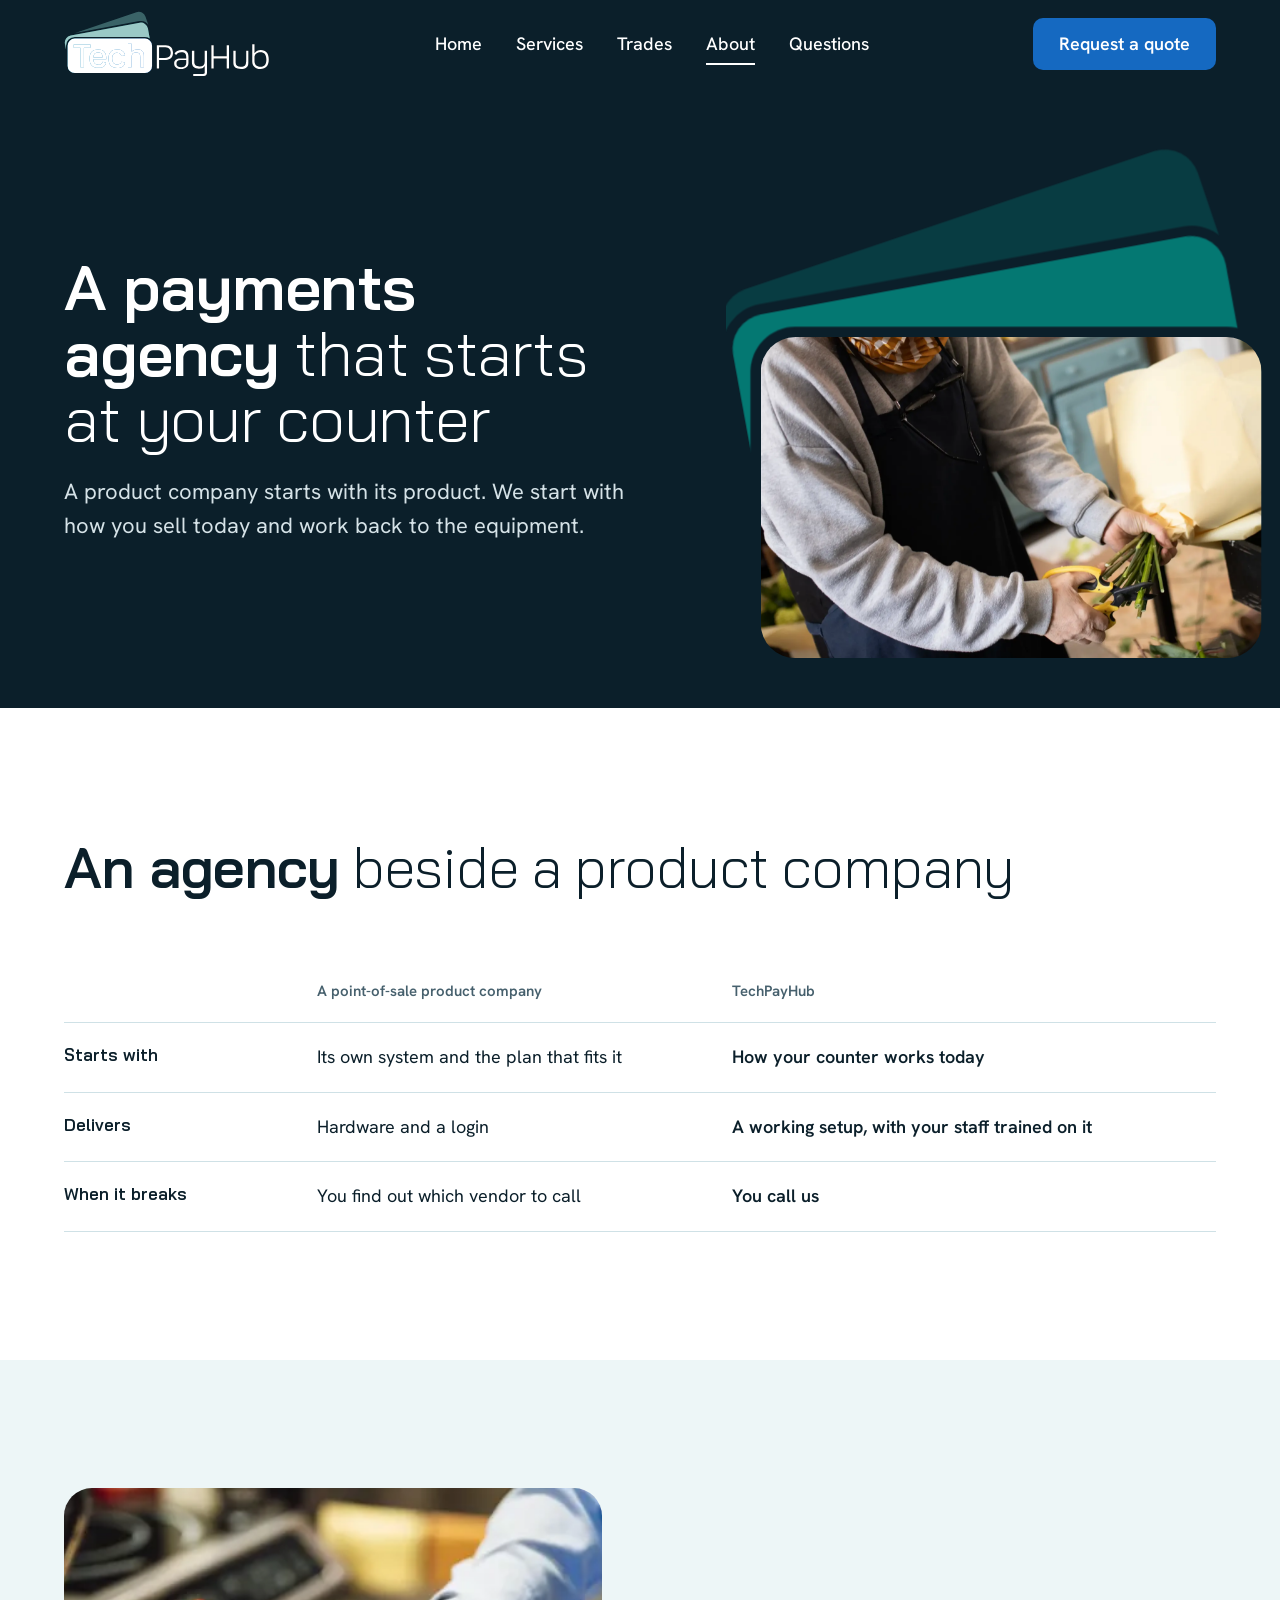
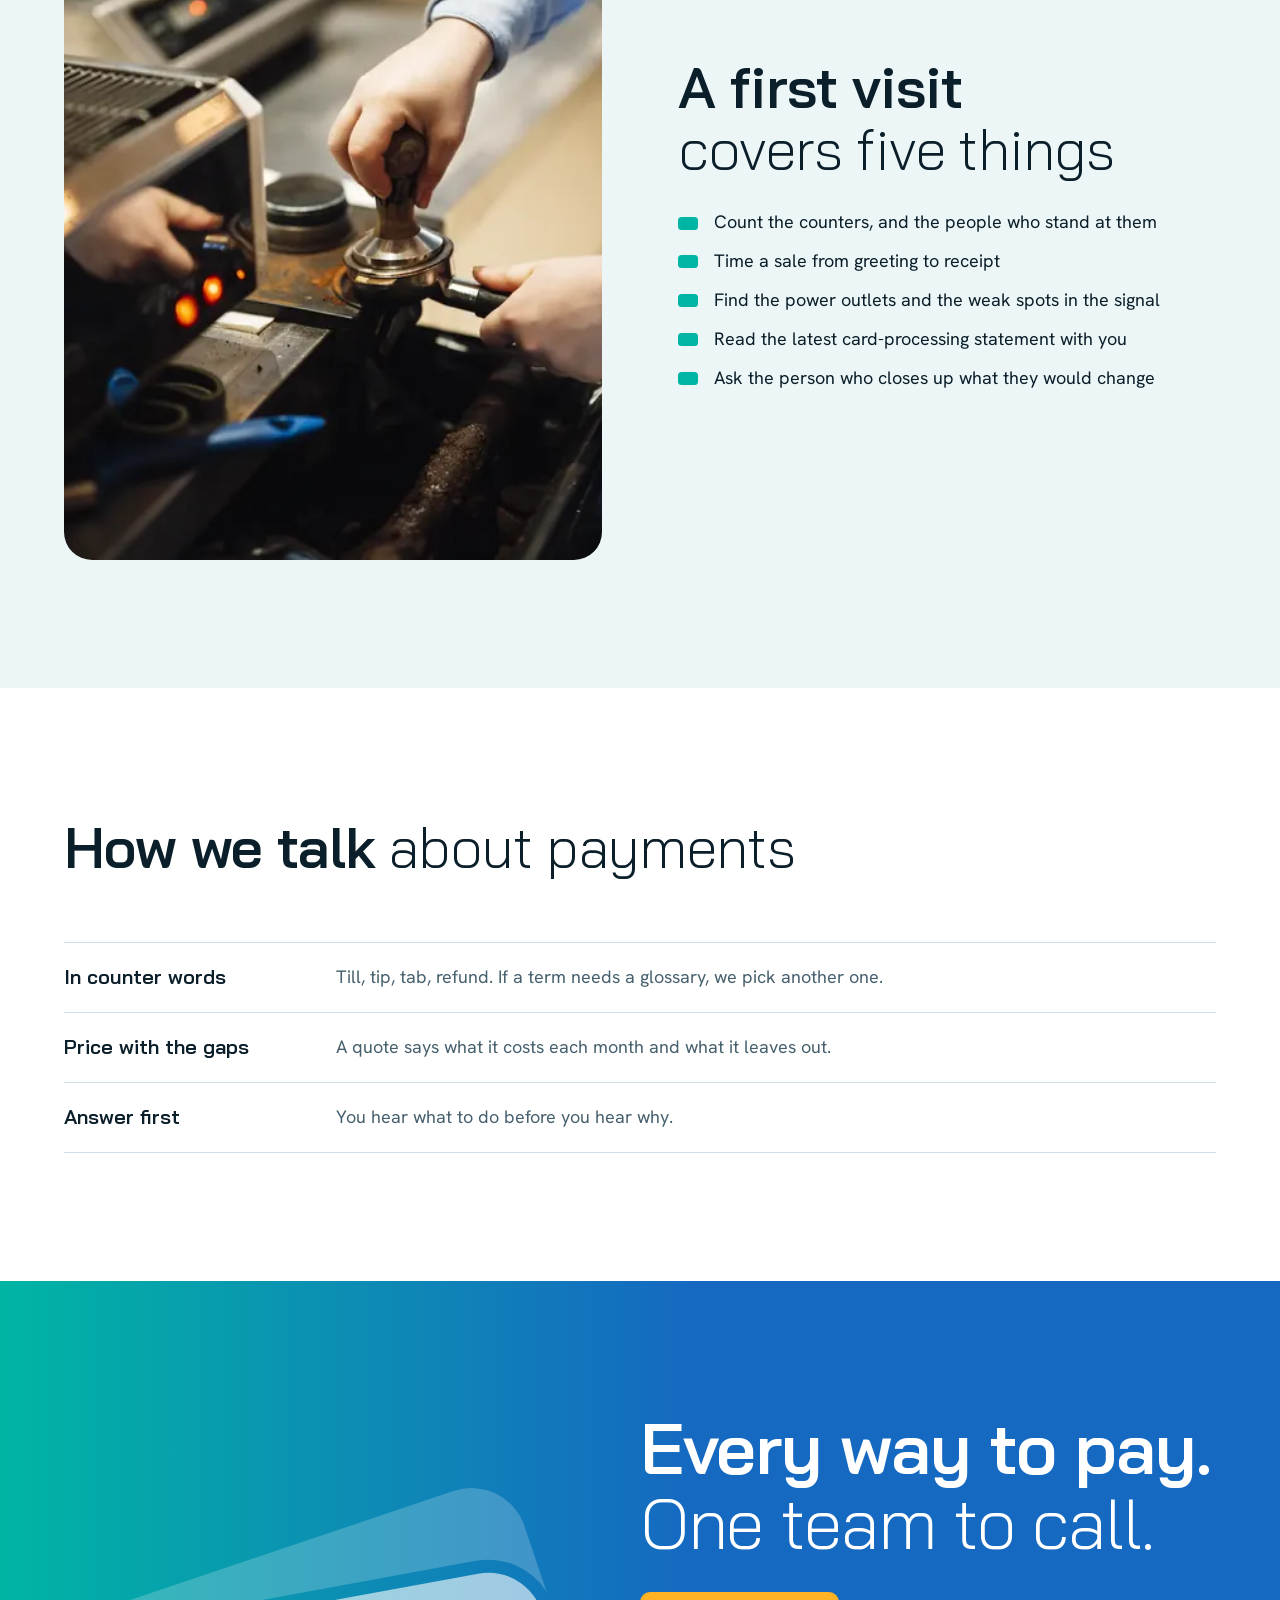
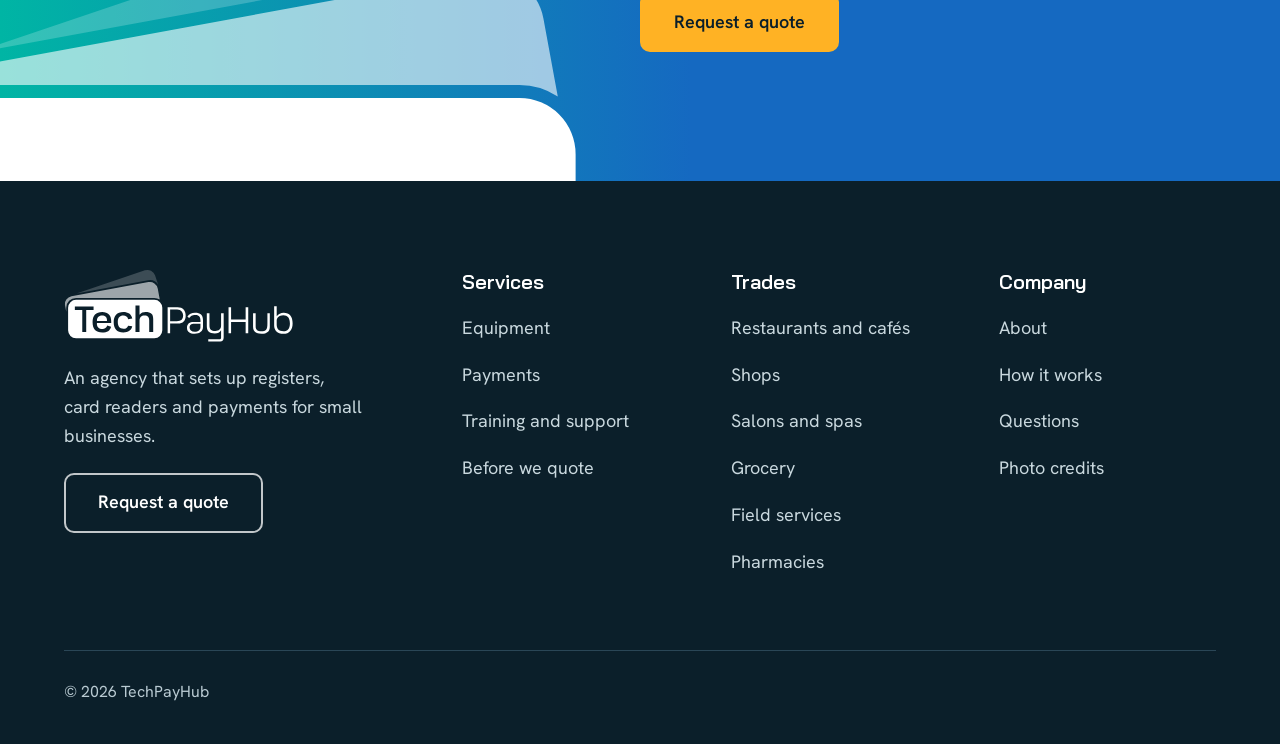
==== commit d00d74ce: "Enhance navigation and footer in services and trades pages - Updated logo implementation to include " ====
--- a/about.html
+++ b/about.html
@@ -24,8 +24,8 @@
 <a class="skip" href="#main">Skip to content</a>
 <svg width="0" height="0" style="position:absolute" aria-hidden="true"><defs><linearGradient id="tph-card" x1="0" y1="0" x2="1" y2="0"><stop offset="0" stop-color="#0A89B2"/><stop offset="1" stop-color="#1569C1"/></linearGradient><symbol id="logo" viewBox="0 0 992 317"><g transform="translate(4 4)"><path fill="#00B5A4" fill-opacity=".2" d="M49.93 101.41L345.03 1.81A34.39 34.39 0 0 1 388.61 23.39L402.18 63.6A42.39 42.39 0 0 0 358.77 44.69L49.93 101.41Z"/><path fill="#00B5A4" fill-opacity=".6" d="M28.17 113.54L360.22 52.56A34.39 34.39 0 0 1 400.25 80.17L409.03 127.97A42.39 42.39 0 0 0 385.58 120.89L47.98 120.89A42.39 42.39 0 0 0 5.59 163.28L5.59 180.95L0.57 153.57A34.39 34.39 0 0 1 28.17 113.54Z"/><path fill="url(#tph-card)" d="M47.98 128.89L385.58 128.89A34.39 34.39 0 0 1 419.97 163.28L419.97 260.51A34.39 34.39 0 0 1 385.58 294.9L47.98 294.9A34.39 34.39 0 0 1 13.59 260.51L13.59 163.28A34.39 34.39 0 0 1 47.98 128.89Z"/><path fill="#fff" fill-rule="evenodd" d="M42.75 157.27H123.46V172.77H91.72V267.29H74.72V172.77H42.75ZM199.52 228.77H138.02C135.96 245.72 147.5 254.84 161.88 254.84C171.12 254.84 180.17 250.02 182.28 239.88L199 244.63C193.89 262.11 182.88 269.87 160.67 269.87C133.64 269.87 119.2 254.54 119.2 225.71C119.2 195.72 133.64 181.09 160.53 181.09C187.12 181.09 199.52 196.01 199.52 220.88ZM138.02 220.26H181.37C182.88 202.67 172.9 196.43 160 196.43C149.32 196.43 136.99 202.67 138.02 220.26ZM290.46 209.99C286.85 189.63 272.19 181.09 251.83 181.09C223.7 181.09 210.31 196.85 210.31 225.99C210.31 253.91 223.79 269.94 251.83 269.94C273.43 269.94 286.54 261.45 290.25 243.49L272.63 240.5C269.08 249.43 264.25 253.76 252.04 253.76C236.05 253.76 227.99 242.92 227.99 224.82C227.99 206.94 236.05 196.88 251.95 196.88C262.28 196.88 270.17 202.53 272.84 212.75ZM304.23 153.29H321.71V192.83C329.51 184.22 336.6 181.17 347.83 181.17C371.5 181.17 380.71 189.87 380.71 211.25V267.46H363.48V218.43C363.48 203.06 358.01 196.42 343.26 196.42C329.87 196.42 321.71 202.92 321.71 219.46V267.46H304.23Z"/><path fill="#000000" fill-rule="evenodd" d="M442.98 160.76H485.87C508.61 160.76 520.91 174.28 520.91 197.5C520.91 218.74 508.61 231.51 487.73 231.51H453.72V273.01H442.98ZM453.72 170.5V221.76H482.38C502.15 221.76 509.81 212.57 509.81 196C509.81 184.64 502.15 170.5 483.84 170.5ZM528.26 202.33C533.6 189.91 547.36 184.27 561.08 184.27C584.56 184.27 595.48 193.54 595.48 215.61V246.68C595.48 264.18 581.61 275.6 559.52 275.6C539.47 275.6 526.44 267.12 526.44 249.28C526.44 232.36 538.04 224.75 555.19 224.75H584.52V217.57C584.52 200.71 576.43 194.78 562.31 194.78C546.5 194.78 543.42 198.97 536.25 207.72ZM584.52 232.27H558.82C542.81 232.27 537.81 237.88 537.81 249.8C537.81 259.76 544.93 267.12 560.15 267.12C575.13 267.12 584.52 258.13 584.52 247.28ZM611.97 187.05H623.47V239.77C623.47 256.08 630.79 263.36 649.03 263.36C663.83 263.36 673.47 256.08 673.47 240.11V187.05H684.72V291.55C684.72 303.8 679.52 308.77 669.64 308.77H618.25V298.78H665.35C672.03 298.78 673.47 294.68 673.47 294.22V260.71C667.64 270.63 659.54 273.76 646.13 273.76C623.95 273.76 611.97 263.72 611.97 242.8ZM705.73 160.79H716.72V213.52H779.47V160.79H790.71V273.01H779.47V224.27H716.72V273.01H705.73ZM811.48 187.04H822.72V243.9C822.72 258.7 832.74 264.97 846.62 264.97C867.3 264.97 873.36 258.7 873.36 231.07V187.04H883.72V246.08C883.72 265.7 870.95 275.54 848.42 275.54C823.37 275.54 811.48 265.7 811.48 245.6ZM902.46 156.55H913.47V199.4C921.39 189.4 930.88 184.29 943.52 184.29C969.1 184.29 982.13 201.08 982.13 229.94C982.13 259.49 968.23 275.61 942.43 275.61C915.74 275.61 902.46 259.11 902.46 240.37ZM913.47 236.73C913.47 252.67 921.98 264.71 943 264.71C960.99 264.71 970.42 252.67 970.42 230.79C970.42 207.28 960.99 195.21 941.81 195.21C923.05 195.21 913.47 207.28 913.47 219Z"/></g></symbol><symbol id="logo-w" viewBox="0 0 992 317"><g transform="translate(4 4)"><path fill="#fff" fill-opacity="0.2" d="M49.93 101.41L345.03 1.81A34.39 34.39 0 0 1 388.61 23.39L402.18 63.6A42.39 42.39 0 0 0 358.77 44.69L49.93 101.41Z"/><path fill="#fff" fill-opacity="0.6" d="M28.17 113.54L360.22 52.56A34.39 34.39 0 0 1 400.25 80.17L409.03 127.97A42.39 42.39 0 0 0 385.58 120.89L47.98 120.89A42.39 42.39 0 0 0 5.59 163.28L5.59 180.95L0.57 153.57A34.39 34.39 0 0 1 28.17 113.54Z"/><path fill="#fff" fill-rule="evenodd" d="M47.98 128.89L385.58 128.89A34.39 34.39 0 0 1 419.97 163.28L419.97 260.51A34.39 34.39 0 0 1 385.58 294.9L47.98 294.9A34.39 34.39 0 0 1 13.59 260.51L13.59 163.28A34.39 34.39 0 0 1 47.98 128.89ZM42.75 157.27H123.46V172.77H91.72V267.29H74.72V172.77H42.75ZM199.52 228.77H138.02C135.96 245.72 147.5 254.84 161.88 254.84C171.12 254.84 180.17 250.02 182.28 239.88L199 244.63C193.89 262.11 182.88 269.87 160.67 269.87C133.64 269.87 119.2 254.54 119.2 225.71C119.2 195.72 133.64 181.09 160.53 181.09C187.12 181.09 199.52 196.01 199.52 220.88ZM138.02 220.26H181.37C182.88 202.67 172.9 196.43 160 196.43C149.32 196.43 136.99 202.67 138.02 220.26ZM290.46 209.99C286.85 189.63 272.19 181.09 251.83 181.09C223.7 181.09 210.31 196.85 210.31 225.99C210.31 253.91 223.79 269.94 251.83 269.94C273.43 269.94 286.54 261.45 290.25 243.49L272.63 240.5C269.08 249.43 264.25 253.76 252.04 253.76C236.05 253.76 227.99 242.92 227.99 224.82C227.99 206.94 236.05 196.88 251.95 196.88C262.28 196.88 270.17 202.53 272.84 212.75ZM304.23 153.29H321.71V192.83C329.51 184.22 336.6 181.17 347.83 181.17C371.5 181.17 380.71 189.87 380.71 211.25V267.46H363.48V218.43C363.48 203.06 358.01 196.42 343.26 196.42C329.87 196.42 321.71 202.92 321.71 219.46V267.46H304.23Z"/><path fill="#fff" fill-rule="evenodd" d="M442.98 160.76H485.87C508.61 160.76 520.91 174.28 520.91 197.5C520.91 218.74 508.61 231.51 487.73 231.51H453.72V273.01H442.98ZM453.72 170.5V221.76H482.38C502.15 221.76 509.81 212.57 509.81 196C509.81 184.64 502.15 170.5 483.84 170.5ZM528.26 202.33C533.6 189.91 547.36 184.27 561.08 184.27C584.56 184.27 595.48 193.54 595.48 215.61V246.68C595.48 264.18 581.61 275.6 559.52 275.6C539.47 275.6 526.44 267.12 526.44 249.28C526.44 232.36 538.04 224.75 555.19 224.75H584.52V217.57C584.52 200.71 576.43 194.78 562.31 194.78C546.5 194.78 543.42 198.97 536.25 207.72ZM584.52 232.27H558.82C542.81 232.27 537.81 237.88 537.81 249.8C537.81 259.76 544.93 267.12 560.15 267.12C575.13 267.12 584.52 258.13 584.52 247.28ZM611.97 187.05H623.47V239.77C623.47 256.08 630.79 263.36 649.03 263.36C663.83 263.36 673.47 256.08 673.47 240.11V187.05H684.72V291.55C684.72 303.8 679.52 308.77 669.64 308.77H618.25V298.78H665.35C672.03 298.78 673.47 294.68 673.47 294.22V260.71C667.64 270.63 659.54 273.76 646.13 273.76C623.95 273.76 611.97 263.72 611.97 242.8ZM705.73 160.79H716.72V213.52H779.47V160.79H790.71V273.01H779.47V224.27H716.72V273.01H705.73ZM811.48 187.04H822.72V243.9C822.72 258.7 832.74 264.97 846.62 264.97C867.3 264.97 873.36 258.7 873.36 231.07V187.04H883.72V246.08C883.72 265.7 870.95 275.54 848.42 275.54C823.37 275.54 811.48 265.7 811.48 245.6ZM902.46 156.55H913.47V199.4C921.39 189.4 930.88 184.29 943.52 184.29C969.1 184.29 982.13 201.08 982.13 229.94C982.13 259.49 968.23 275.61 942.43 275.61C915.74 275.61 902.46 259.11 902.46 240.37ZM913.47 236.73C913.47 252.67 921.98 264.71 943 264.71C960.99 264.71 970.42 252.67 970.42 230.79C970.42 207.28 960.99 195.21 941.81 195.21C923.05 195.21 913.47 207.28 913.47 219Z"/></g></symbol><symbol id="stk-w" viewBox="0 0 424 296"><path fill="#fff" fill-opacity=".2" d="M49.93 101.41L345.03 1.81A34.39 34.39 0 0 1 388.61 23.39L402.18 63.6A42.39 42.39 0 0 0 358.77 44.69L49.93 101.41Z"/><path fill="#fff" fill-opacity=".6" d="M28.17 113.54L360.22 52.56A34.39 34.39 0 0 1 400.25 80.17L409.03 127.97A42.39 42.39 0 0 0 385.58 120.89L47.98 120.89A42.39 42.39 0 0 0 5.59 163.28L5.59 180.95L0.57 153.57A34.39 34.39 0 0 1 28.17 113.54Z"/><path fill="#fff" d="M47.98 128.89L385.58 128.89A34.39 34.39 0 0 1 419.97 163.28L419.97 260.51A34.39 34.39 0 0 1 385.58 294.9L47.98 294.9A34.39 34.39 0 0 1 13.59 260.51L13.59 163.28A34.39 34.39 0 0 1 47.98 128.89Z"/></symbol><symbol id="stk-c" viewBox="0 0 424 296"><path fill="#00B5A4" fill-opacity=".2" d="M49.93 101.41L345.03 1.81A34.39 34.39 0 0 1 388.61 23.39L402.18 63.6A42.39 42.39 0 0 0 358.77 44.69L49.93 101.41Z"/><path fill="#00B5A4" fill-opacity=".6" d="M28.17 113.54L360.22 52.56A34.39 34.39 0 0 1 400.25 80.17L409.03 127.97A42.39 42.39 0 0 0 385.58 120.89L47.98 120.89A42.39 42.39 0 0 0 5.59 163.28L5.59 180.95L0.57 153.57A34.39 34.39 0 0 1 28.17 113.54Z"/><path fill="url(#tph-card)" d="M47.98 128.89L385.58 128.89A34.39 34.39 0 0 1 419.97 163.28L419.97 260.51A34.39 34.39 0 0 1 385.58 294.9L47.98 294.9A34.39 34.39 0 0 1 13.59 260.51L13.59 163.28A34.39 34.39 0 0 1 47.98 128.89Z"/></symbol></defs></svg>
 <header class="nav"><div class="wrap">
-  <a class="logo" href="index.html" aria-label="TechPayHub home"><svg viewBox="0 0 992 317" role="img" aria-label="TechPayHub"><use href="#logo"/></svg></a>
-  <ul id="menu"><li><a href="index.html">Home</a></li><li><a href="services.html">Services</a></li><li><a href="trades.html">Trades</a></li><li><a href="about.html" aria-current=page>About</a></li><li><a href="index.html#questions">Questions</a></li></ul>
+  <a class="logo" href="index.html" aria-label="TechPayHub home"><svg class="logo-dark" viewBox="0 0 992 317" role="img" aria-label="TechPayHub"><use href="#logo"/></svg><svg class="logo-light" viewBox="0 0 992 317" aria-hidden="true"><use href="#logo-w"/></svg></a>
+  <ul id="menu"><li><a href="index.html">Home</a></li><li><a href="services.html">Services</a></li><li><a href="trades.html">Trades</a></li><li><a href="about.html" aria-current=page>About</a></li><li><a href="index.html#questions">Questions</a></li><li class="menu-cta"><a href="quote.html">Request a quote</a></li></ul>
   <a class="btn btn-blue" href="quote.html">Request a quote</a>
   <button class="burger" type="button" aria-label="Open menu" aria-expanded="false" aria-controls="menu"><i></i><i></i></button>
 </div></header>
@@ -49,7 +49,7 @@
     <div><h2>Trades</h2><ul><li><a href="trades.html#restaurant">Restaurants and cafés</a></li><li><a href="trades.html#retail">Shops</a></li><li><a href="trades.html#salon">Salons and spas</a></li><li><a href="trades.html#grocery">Grocery</a></li><li><a href="trades.html#field">Field services</a></li><li><a href="trades.html#pharmacy">Pharmacies</a></li></ul></div>
     <div><h2>Company</h2><ul><li><a href="about.html">About</a></li><li><a href="index.html#steps">How it works</a></li><li><a href="index.html#questions">Questions</a></li><li><a href="credits.html">Photo credits</a></li></ul></div>
   </div>
-  <div class="legal"><span>© 2026 TechPayHub</span><span>Photographs via Wikimedia Commons</span></div>
+  <div class="legal"><span>© 2026 TechPayHub</span></div>
 </div></footer>
 <script src="assets/site.js" defer></script>
 </body>
--- a/assets/site.css
+++ b/assets/site.css
@@ -45,23 +45,51 @@
 .link:hover{background-size:0 2px;background-position:100% 100%}
 .tap{display:inline-block;padding-block:10px}
 
-/* header */
-.nav{position:sticky;top:0;z-index:20;background:var(--paper);border-bottom:1px solid var(--line)}
+/* header: transparent over the dark opener, then white once the page moves */
+.nav{position:fixed;top:0;left:0;right:0;z-index:20;background:transparent;color:#fff;border-bottom:1px solid transparent;transition:background-color .32s var(--ease),color .25s var(--ease),border-color .32s var(--ease),box-shadow .32s var(--ease)}
+.nav.scrolled,.nav.menu-open{background:var(--paper);color:var(--ink);border-bottom-color:var(--line);box-shadow:0 8px 28px rgba(11,31,42,.08)}
 .nav .wrap{display:flex;align-items:center;gap:32px;height:var(--nav)}
-.nav .logo{flex:none} .nav .logo svg{width:206px;height:auto}
+.nav .logo{display:grid;flex:none}.nav .logo svg{grid-area:1/1;width:206px;height:auto;transition:opacity .25s var(--ease)}
+.nav .logo-dark{opacity:0}.nav .logo-light{opacity:1}
+.nav.scrolled .logo-dark,.nav.menu-open .logo-dark{opacity:1}.nav.scrolled .logo-light,.nav.menu-open .logo-light{opacity:0}
 .nav ul{display:flex;gap:6px;margin-left:auto}
-.nav li a{display:block;padding:12px 14px;text-decoration:none;font-weight:500;border-radius:8px;transition:color .18s}
-.nav li a:hover{color:var(--blue)}
-.nav [aria-current]{box-shadow:inset 0 -2px 0 var(--blue);border-radius:0}
+.nav li a{display:block;position:relative;padding:12px 14px;text-decoration:none;font-weight:500;transition:color .2s var(--ease)}
+.nav li a::after{content:"";position:absolute;left:14px;right:14px;bottom:5px;height:2px;background:currentColor;transform:scaleX(0);transform-origin:right;transition:transform .25s var(--ease)}
+.nav li a:hover::after,.nav [aria-current]::after{transform:scaleX(1);transform-origin:left}
+.nav.scrolled li a,.nav.menu-open li a{color:var(--blue)}
+.nav.scrolled li a:hover,.nav.menu-open li a:hover{color:#0F57A4}
+.nav .menu-cta{display:none}
 .nav .btn{min-height:52px;padding:0 24px}
-.burger{display:none;width:46px;height:46px;border:2px solid var(--line);border-radius:var(--r-sm);background:none;cursor:pointer;position:relative}
-.burger i{position:absolute;left:11px;right:11px;height:2px;background:var(--ink);transition:transform .2s var(--ease)} .burger i:nth-child(1){top:16px}.burger i:nth-child(2){top:24px}
+@media (min-width:1061px){
+  .nav .wrap{display:grid;grid-template-columns:206px minmax(0,1fr) auto}
+  .nav ul{justify-self:center;margin-left:0}
+  .nav>.wrap>.btn{justify-self:end}
+}
+.burger{display:none;width:46px;height:46px;border:2px solid rgba(255,255,255,.7);border-radius:var(--r-sm);background:none;cursor:pointer;position:relative;transition:border-color .25s var(--ease)}
+.burger i{position:absolute;left:11px;right:11px;height:2px;background:currentColor;transition:transform .2s var(--ease),background-color .25s var(--ease)} .burger i:nth-child(1){top:16px}.burger i:nth-child(2){top:24px}
+.nav.scrolled .burger,.nav.menu-open .burger{border-color:var(--line)}
 .burger[aria-expanded=true] i:nth-child(1){transform:translateY(4px) rotate(45deg)}.burger[aria-expanded=true] i:nth-child(2){transform:translateY(-4px) rotate(-45deg)}
 @media (max-width:1060px){
   .nav .wrap{gap:12px} .nav .logo svg{width:148px} .burger{display:block;margin-left:auto} .nav .btn{margin-left:auto} .nav .btn+.burger{margin-left:0}
-  .nav ul{position:fixed;inset:calc(var(--nav) + 1px) 0 0;background:var(--paper);flex-direction:column;gap:0;padding:12px var(--gut);margin:0;visibility:hidden;opacity:0;transition:opacity .18s,visibility .18s;overflow:auto}
-  .nav ul.open{visibility:visible;opacity:1}
-  .nav li a{font:300 1.75rem/1.2 var(--display);padding:18px 0;border-bottom:1px solid var(--line);border-radius:0;box-shadow:none!important}
+  .nav ul{position:fixed;top:calc(var(--nav) + 1px);left:auto;right:0;bottom:0;width:min(88vw,420px);background:var(--paper);color:var(--blue);flex-direction:column;gap:6px;padding:28px clamp(22px,6vw,36px) 40px;margin:0;visibility:hidden;opacity:0;transform:translateX(100%);transition:transform .3s var(--ease),opacity .2s,visibility .3s;overflow:auto;box-shadow:-100vw 0 0 100vw rgba(11,31,42,.58),-18px 0 48px rgba(11,31,42,.16)}
+  .nav ul::before{content:"Explore";padding:0 14px 12px;color:var(--slate);font:600 .8125rem/1 var(--text);letter-spacing:.12em;text-transform:uppercase}
+  .nav ul.open{visibility:visible;opacity:1;transform:translateX(0)}
+  .nav ul.open li a{color:var(--blue)}
+  .nav li a{font:300 1.75rem/1.2 var(--display);padding:18px 48px 18px 14px;border:0;border-radius:12px}
+  .nav li a::before{content:"\2192";position:absolute;right:16px;top:50%;translate:0 -50%;font:400 1.35rem/1 var(--text);transition:translate .2s var(--ease)}
+  .nav li a::after{display:none}
+  .nav li a:hover{background:var(--mist)}
+  .nav li a:hover::before{translate:5px -50%}
+  .nav li a[aria-current]{background:var(--teal-20);font-weight:600}
+}
+@media (max-width:500px){
+  .nav ul{left:0;width:100vw;padding-inline:var(--gut);box-shadow:none}
+  .nav .wrap>.btn{display:none}
+  .nav .wrap>.btn+.burger{margin-left:auto}
+  .nav .menu-cta{display:block;margin-top:auto;padding-top:24px}
+  .nav .menu-cta a{display:flex;align-items:center;justify-content:center;min-height:58px;padding:0 24px;background:var(--blue);color:#fff!important;border-radius:10px;font:600 1.0625rem/1 var(--text)}
+  .nav .menu-cta a::before{display:none}
+  .nav .menu-cta a:hover{background:#0F57A4;color:#fff}
 }
 @media (max-width:350px){.nav .wrap{gap:8px}.nav .btn{padding:0 10px!important}.nav .logo svg{width:108px!important}}
 @media (max-width:400px){.nav .btn{padding:0 14px;font-size:.9375rem}.nav .logo svg{width:128px}}
@@ -71,7 +99,7 @@
 .bg{position:absolute;inset:0} .bg img{width:100%;height:100%;object-fit:cover}
 .hero .bg img{object-position:62% 40%}
 .hero .bg::after{content:"";position:absolute;inset:0;background:linear-gradient(90deg,rgba(11,31,42,.94) 0,rgba(11,31,42,.91) 50%,rgba(11,36,50,.6) 66%,rgba(11,50,74,.14) 100%)}
-.hero .wrap{position:relative;display:grid;grid-template-columns:minmax(0,1.28fr) minmax(0,.72fr);min-height:clamp(640px,calc(100svh - var(--nav)),980px);align-items:center;gap:24px}
+.hero .wrap{position:relative;display:grid;grid-template-columns:minmax(0,1.28fr) minmax(0,.72fr);min-height:clamp(640px,100svh,980px);padding-top:var(--nav);align-items:center;gap:24px}
 .hero .copy{display:grid;gap:30px;justify-items:start;padding-block:72px;min-width:0} .hero .lead{max-width:36em}
 .hero .dev{align-self:stretch;position:relative} .hero .rig{position:absolute;left:50%;top:5.5%;height:118%;aspect-ratio:1282/2230;transform:translateX(-50%)}
 .hero .float{position:absolute;inset:0} .hero .float img{position:absolute;inset:0;width:100%;height:100%;max-width:none} .hero .float .st,.hero .float .sh{inset:auto;height:auto} .hero .float .st{opacity:0}
@@ -84,11 +112,11 @@
 
 /* inner page opener */
 .open{background:var(--ink);color:#fff;padding:0;overflow:hidden}
-.open .wrap{display:grid;grid-template-columns:minmax(0,1.1fr) minmax(0,.9fr);gap:clamp(24px,5vw,80px);align-items:center;min-height:clamp(440px,50vw,620px)}
+.open .wrap{display:grid;grid-template-columns:minmax(0,1.1fr) minmax(0,.9fr);gap:clamp(24px,5vw,80px);align-items:center;min-height:clamp(528px,calc(50vw + var(--nav)),708px);padding-top:var(--nav)}
 .open .copy{display:grid;gap:24px;padding-block:72px} .open h1{font-size:clamp(2.4rem,1.5rem + 3.1vw,4.25rem)} .open .lead{color:#D5E2E7}
 .open .vis{align-self:stretch;position:relative;min-height:280px} .open .vis>img{position:absolute;left:0;top:50%;width:108%;max-width:none;transform:translateY(-50%)}
 .open .vis .fan{position:absolute;left:0;top:50%;width:112%;max-width:none;transform:translateY(-50%)} .open .rd>img{left:50%;top:40px;width:340px;transform:translateX(-50%)}
-.open.short .wrap{min-height:clamp(340px,34vw,440px)}
+.open.short .wrap{min-height:clamp(428px,calc(34vw + var(--nav)),528px)}
 @media (max-width:860px){.open .vis>img{animation-name:up!important}.open .wrap{grid-template-columns:minmax(0,1fr);gap:0}.open .copy{padding-block:56px 20px}.open .vis{min-height:0;padding-bottom:48px}.open .vis>img,.open .vis .fan{position:static;transform:none;width:100%}.open .rd{display:none}.open.short .copy{padding-bottom:56px}}
 
 /* terminal */
